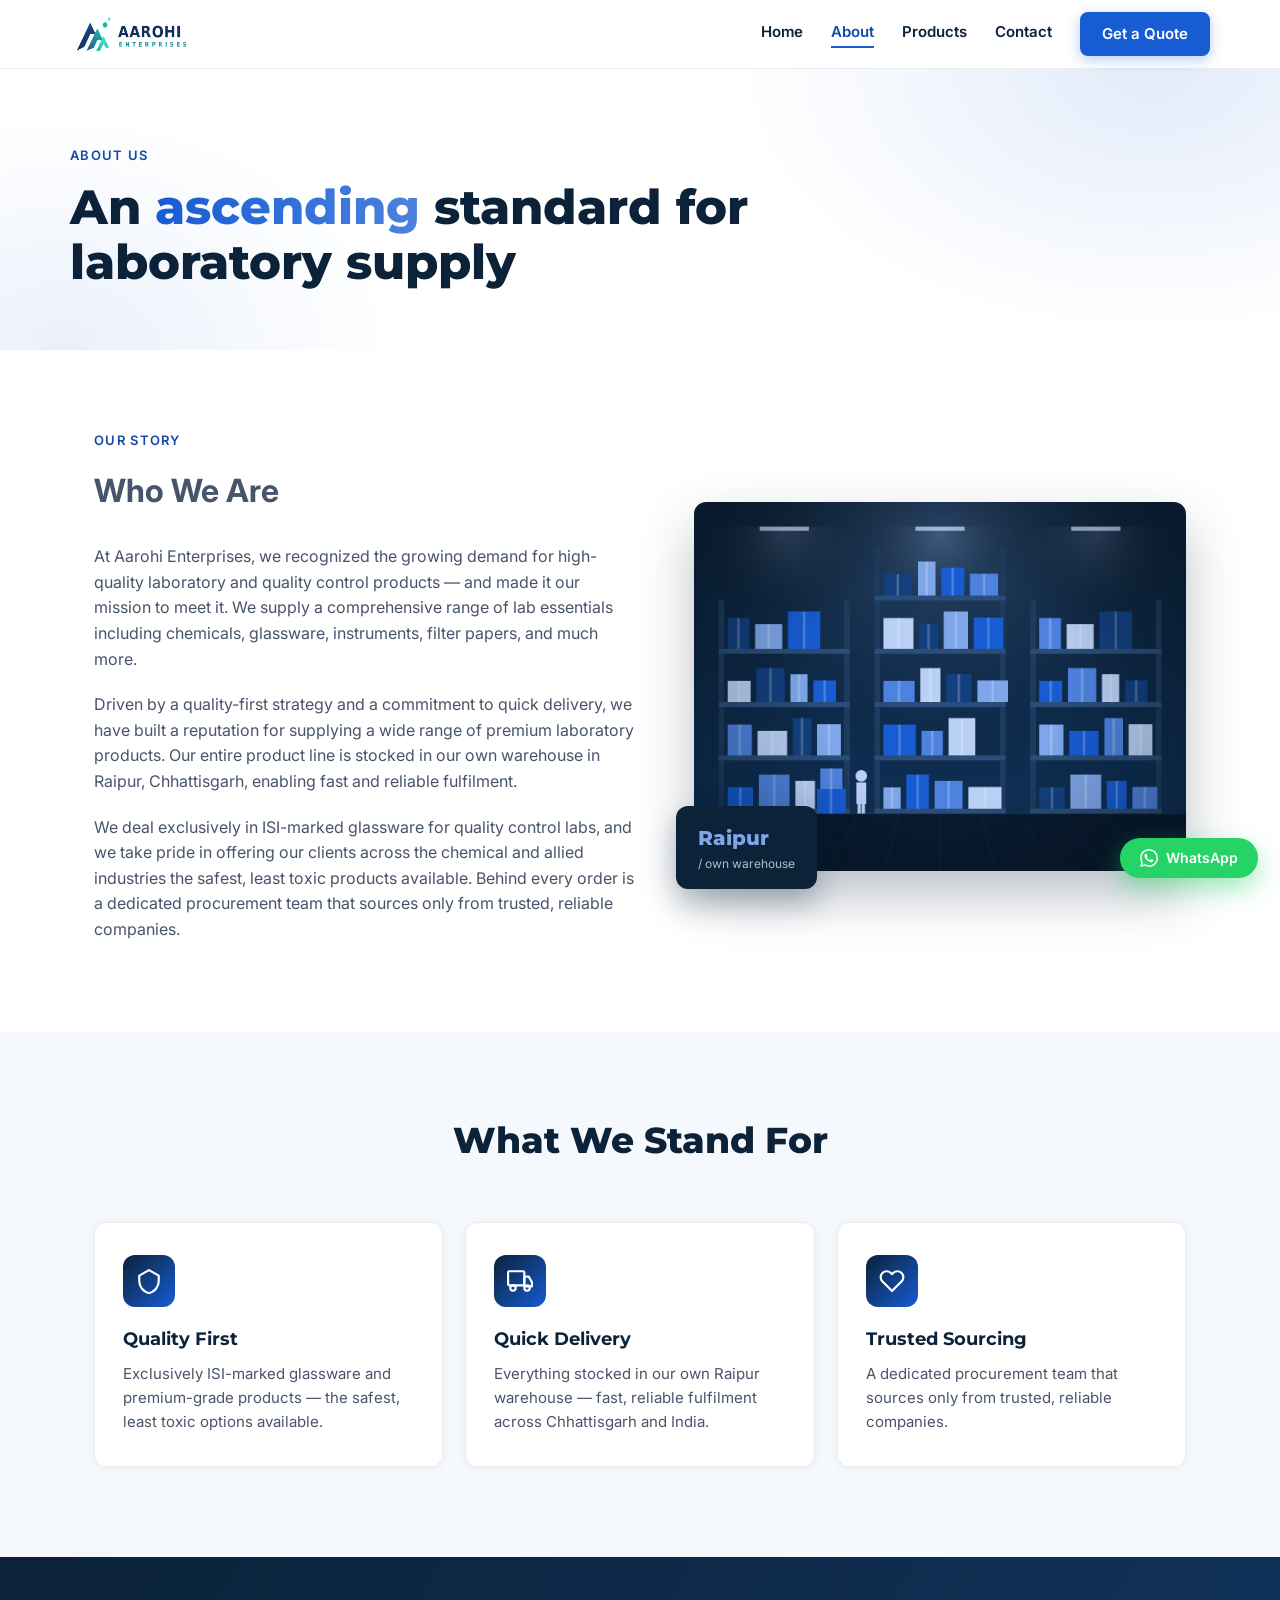
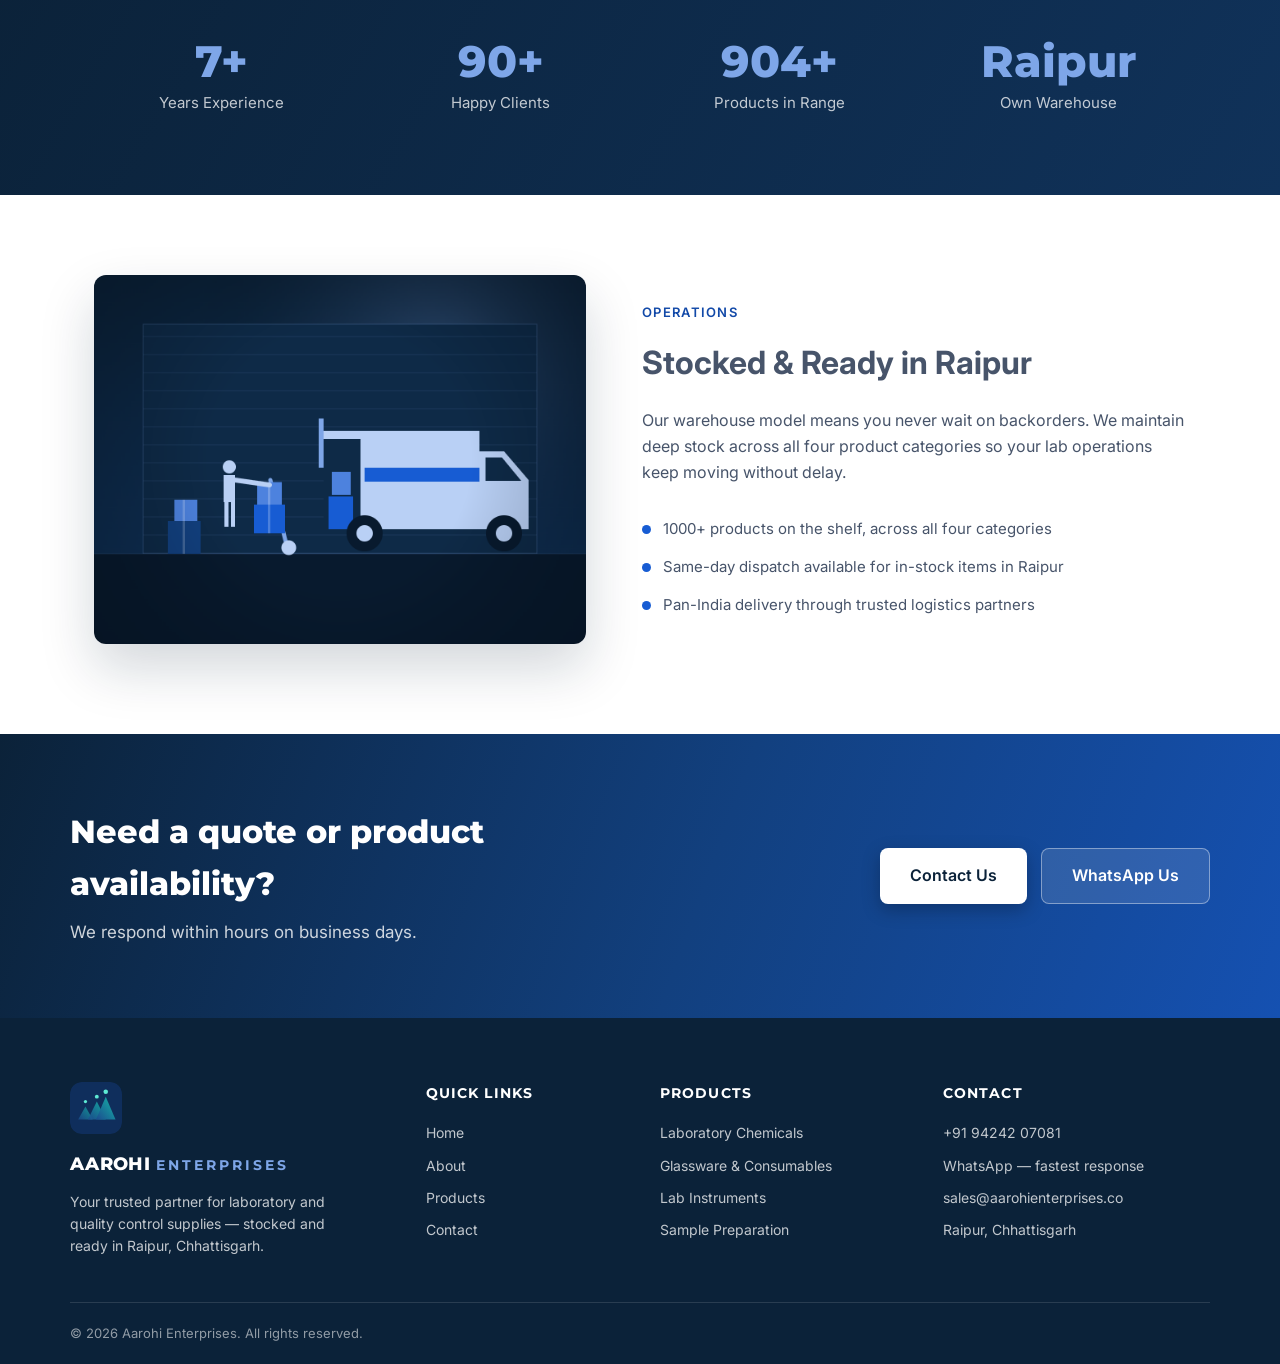
==== about.html @ be8e388e "Initial release: Aarohi Enterprises 4-page marketing website Static HTML/CSS/JS site for laboratory " ====
<!DOCTYPE html>
<html lang="en">
<head>
  <meta charset="utf-8">
  <meta name="viewport" content="width=device-width, initial-scale=1">
  <title>About Aarohi Enterprises — Laboratory Supplies Distributor | Raipur</title>
  <meta name="description" content="Learn about Aarohi Enterprises — your trusted laboratory and QC supplies partner in Raipur, Chhattisgarh. Quality-first products stocked in our own warehouse.">
  <meta name="keywords" content="about Aarohi Enterprises, laboratory supplies Raipur, QC products distributor Chhattisgarh, ISI glassware supplier, lab chemicals Raipur">
  <link rel="canonical" href="https://aarohienterprises.co/about.html">
  <!-- Open Graph -->
  <meta property="og:title" content="About Aarohi Enterprises — Laboratory Supplies Distributor">
  <meta property="og:description" content="Learn about Aarohi Enterprises — your trusted laboratory and QC supplies partner in Raipur, Chhattisgarh. Quality-first products stocked in our own warehouse.">
  <meta property="og:type" content="website">
  <meta property="og:url" content="https://aarohienterprises.co/about.html">
  <meta property="og:image" content="https://aarohienterprises.co/assets/aarohi-logo.png">
  <!-- Favicon -->
  <link rel="icon" href="assets/aarohi-logo-icon.svg" type="image/svg+xml">
  <!-- Fonts -->
  <link rel="preconnect" href="https://fonts.googleapis.com">
  <link rel="preconnect" href="https://fonts.gstatic.com" crossorigin>
  <link href="https://fonts.googleapis.com/css2?family=Montserrat:wght@700;800&family=Inter:wght@400;600&display=swap" rel="stylesheet">
  <!-- CSS -->
  <link rel="stylesheet" href="css/style.css">
  <!-- JSON-LD -->
  <script type="application/ld+json">
  {
    "@context": "https://schema.org",
    "@type": "LocalBusiness",
    "name": "Aarohi Enterprises",
    "description": "Trusted laboratory chemicals, ISI-marked glassware, instruments and QC supplies distributor in Raipur, Chhattisgarh.",
    "url": "https://aarohienterprises.co",
    "telephone": "+91-94242-07081",
    "email": "sales@aarohienterprises.co",
    "address": {
      "@type": "PostalAddress",
      "addressLocality": "Raipur",
      "addressRegion": "Chhattisgarh",
      "addressCountry": "IN"
    },
    "areaServed": "India",
    "priceRange": "$$"
  }
  </script>
</head>
<body>
  <a href="#main" class="skip-link">Skip to main content</a>

  <!-- ============ HEADER ============ -->
  <header class="header" role="banner">
    <div class="scroll-progress" aria-hidden="true"></div>
    <div class="container header__inner">
      <a href="index.html" class="header__logo" aria-label="Aarohi Enterprises home">
        <img src="assets/aarohi-logo.png" alt="Aarohi Enterprises" width="160" height="44">
      </a>
      <nav class="header__nav" aria-label="Main navigation">
        <a href="index.html" class="nav-link">Home</a>
        <a href="about.html" class="nav-link nav-link--active">About</a>
        <a href="products.html" class="nav-link">Products</a>
        <a href="contact.html" class="nav-link">Contact</a>
        <a href="contact.html" class="btn btn--primary btn--header">Get a Quote</a>
        <div class="burger" aria-label="Menu">
          <details>
            <summary class="burger__toggle" aria-label="Open menu">
              <span class="burger__bar"></span>
              <span class="burger__bar"></span>
              <span class="burger__bar"></span>
            </summary>
            <div class="burger__dropdown">
              <a href="index.html" class="burger__link">Home</a>
              <a href="about.html" class="burger__link">About</a>
              <a href="products.html" class="burger__link">Products</a>
              <a href="contact.html" class="burger__link">Contact</a>
            </div>
          </details>
        </div>
      </nav>
    </div>
  </header>

  <main id="main">

    <!-- ============ HERO — LIGHT ============ -->
    <section class="hero-light">
      <div class="container hero-light__content">
        <div class="overline" data-reveal="0">About us</div>
        <h1 class="page-title" data-reveal="80">An <span class="gradient-text">ascending</span> standard for laboratory supply</h1>
      </div>
    </section>

    <!-- ============ OUR STORY ============ -->
    <section class="section section--white">
      <div class="container">
        <div class="grid-2col">
          <div data-reveal="0">
            <div class="overline">Our Story</div>
            <h2 class="section-title--md" style="margin-bottom:28px;">Who We Are</h2>
            <p style="margin-bottom:20px;">At Aarohi Enterprises, we recognized the growing demand for high-quality laboratory and quality control products — and made it our mission to meet it. We supply a comprehensive range of lab essentials including chemicals, glassware, instruments, filter papers, and much more.</p>
            <p style="margin-bottom:20px;">Driven by a quality-first strategy and a commitment to quick delivery, we have built a reputation for supplying a wide range of premium laboratory products. Our entire product line is stocked in our own warehouse in Raipur, Chhattisgarh, enabling fast and reliable fulfilment.</p>
            <p>We deal exclusively in ISI-marked glassware for quality control labs, and we take pride in offering our clients across the chemical and allied industries the safest, least toxic products available. Behind every order is a dedicated procurement team that sources only from trusted, reliable companies.</p>
          </div>
          <div class="img-card" data-reveal="150">
            <img src="assets/img/warehouse.png" alt="Aarohi Enterprises own warehouse stocked with laboratory products in Raipur" width="600" height="450" loading="lazy">
            <div class="img-card__badge">
              Raipur
              <small>/ own warehouse</small>
            </div>
          </div>
        </div>
      </div>
    </section>

    <!-- ============ VALUES ============ -->
    <section class="section section--grey">
      <div class="container">
        <div class="section-heading" data-reveal="0">
          <h2>What We Stand For</h2>
        </div>
        <div class="card-grid card-grid--3">

          <!-- Quality First -->
          <div class="value-card" data-reveal="0">
            <div class="value-card__icon" aria-hidden="true">
              <svg width="26" height="26" viewBox="0 0 24 24" fill="none" stroke="currentColor" stroke-width="2" stroke-linecap="round" stroke-linejoin="round" aria-hidden="true">
                <path d="M12 2L3 7v5c0 5.25 3.75 10.15 9 11.25C17.25 22.15 21 17.25 21 12V7L12 2z"/>
              </svg>
            </div>
            <div class="value-card__title">Quality First</div>
            <p class="value-card__desc">Exclusively ISI-marked glassware and premium-grade products — the safest, least toxic options available.</p>
          </div>

          <!-- Quick Delivery -->
          <div class="value-card" data-reveal="100">
            <div class="value-card__icon" aria-hidden="true">
              <svg width="26" height="26" viewBox="0 0 24 24" fill="none" stroke="currentColor" stroke-width="2" stroke-linecap="round" stroke-linejoin="round" aria-hidden="true">
                <rect x="1" y="3" width="15" height="13" rx="1"/>
                <path d="M16 8h4l3 5v4h-7V8z"/>
                <circle cx="5.5" cy="18.5" r="2.5"/>
                <circle cx="18.5" cy="18.5" r="2.5"/>
              </svg>
            </div>
            <div class="value-card__title">Quick Delivery</div>
            <p class="value-card__desc">Everything stocked in our own Raipur warehouse — fast, reliable fulfilment across Chhattisgarh and India.</p>
          </div>

          <!-- Trusted Sourcing -->
          <div class="value-card" data-reveal="200">
            <div class="value-card__icon" aria-hidden="true">
              <svg width="26" height="26" viewBox="0 0 24 24" fill="none" stroke="currentColor" stroke-width="2" stroke-linecap="round" stroke-linejoin="round" aria-hidden="true">
                <path d="M20.84 4.61a5.5 5.5 0 0 0-7.78 0L12 5.67l-1.06-1.06a5.5 5.5 0 0 0-7.78 7.78l1.06 1.06L12 21.23l7.78-7.78 1.06-1.06a5.5 5.5 0 0 0 0-7.78z"/>
              </svg>
            </div>
            <div class="value-card__title">Trusted Sourcing</div>
            <p class="value-card__desc">A dedicated procurement team that sources only from trusted, reliable companies.</p>
          </div>

        </div>
      </div>
    </section>

    <!-- ============ STATS — NAVY ============ -->
    <section class="stats-navy" aria-label="Key statistics">
      <div class="container">
        <div class="stats-grid-simple" data-reveal="0">
          <div class="stat-card" style="background:transparent;text-align:center;">
            <div class="stat-number" data-count="8" data-suffix="+">0</div>
            <div class="stat-label">Years Experience</div>
          </div>
          <div class="stat-card" style="background:transparent;text-align:center;">
            <div class="stat-number" data-count="100" data-suffix="+">0</div>
            <div class="stat-label">Happy Clients</div>
          </div>
          <div class="stat-card" style="background:transparent;text-align:center;">
            <div class="stat-number" data-count="1000" data-suffix="+">0</div>
            <div class="stat-label">Products in Range</div>
          </div>
          <div class="stat-card" style="background:transparent;text-align:center;">
            <div class="stat-number">Raipur</div>
            <div class="stat-label">Own Warehouse</div>
          </div>
        </div>
      </div>
    </section>

    <!-- ============ OPERATIONS ============ -->
    <section class="section section--white">
      <div class="container">
        <div class="grid-2col grid-2col--ops">
          <div data-reveal="0">
            <img src="assets/img/dispatch.png" alt="Packed and labelled laboratory orders ready for same-day dispatch from Aarohi Enterprises Raipur warehouse" width="600" height="450" loading="lazy" style="border-radius:12px;box-shadow:0 24px 54px rgba(11,34,57,0.18);">
          </div>
          <div data-reveal="150">
            <div class="overline">Operations</div>
            <h2 class="section-title--md" style="margin-bottom:20px;">Stocked &amp; Ready in Raipur</h2>
            <p style="margin-bottom:32px;">Our warehouse model means you never wait on backorders. We maintain deep stock across all four product categories so your lab operations keep moving without delay.</p>
            <ul class="ops-list" role="list">
              <li class="ops-list__item">
                <span class="ops-list__dot" aria-hidden="true"></span>
                1000+ products on the shelf, across all four categories
              </li>
              <li class="ops-list__item">
                <span class="ops-list__dot" aria-hidden="true"></span>
                Same-day dispatch available for in-stock items in Raipur
              </li>
              <li class="ops-list__item">
                <span class="ops-list__dot" aria-hidden="true"></span>
                Pan-India delivery through trusted logistics partners
              </li>
            </ul>
          </div>
        </div>
      </div>
    </section>

    <!-- ============ CTA BAND ============ -->
    <section class="cta-band">
      <div class="container cta-band__inner">
        <div data-reveal="0" style="max-width:620px;">
          <h2>Need a quote or product availability?</h2>
          <p>We respond within hours on business days.</p>
        </div>
        <div class="cta-band__buttons" data-reveal="120">
          <a href="contact.html" class="btn btn--white btn--band">Contact Us</a>
          <a href="https://wa.me/919424207081" target="_blank" rel="noopener" class="btn btn--sub btn--band">WhatsApp Us</a>
        </div>
      </div>
    </section>

  </main>

  <!-- ============ FOOTER ============ -->
  <footer class="footer" role="contentinfo">
    <div class="container footer-grid">
      <div>
        <img src="assets/aarohi-logo-icon.svg" alt="" class="footer__brand-icon" width="52" height="52">
        <div class="footer__brand-name">AAROHI <span>ENTERPRISES</span></div>
        <p class="footer__brand-desc">Your trusted partner for laboratory and quality control supplies — stocked and ready in Raipur, Chhattisgarh.</p>
      </div>
      <div>
        <div class="footer__heading">Quick Links</div>
        <div class="footer__links">
          <a href="index.html">Home</a>
          <a href="about.html">About</a>
          <a href="products.html">Products</a>
          <a href="contact.html">Contact</a>
        </div>
      </div>
      <div>
        <div class="footer__heading">Products</div>
        <div class="footer__links">
          <a href="products.html?cat=Chemicals">Laboratory Chemicals</a>
          <a href="products.html?cat=Glassware">Glassware &amp; Consumables</a>
          <a href="products.html?cat=Instruments">Lab Instruments</a>
          <a href="products.html?cat=Sample+Prep">Sample Preparation</a>
        </div>
      </div>
      <div>
        <div class="footer__heading">Contact</div>
        <div class="footer__links">
          <a href="tel:+919424207081">+91 94242 07081</a>
          <a href="https://wa.me/919424207081" target="_blank" rel="noopener">WhatsApp — fastest response</a>
          <a href="mailto:sales@aarohienterprises.co">sales@aarohienterprises.co</a>
          <span>Raipur, Chhattisgarh</span>
        </div>
      </div>
    </div>
    <div class="container footer__bottom">
      <span>&copy; 2026 Aarohi Enterprises. All rights reserved.</span>
    </div>
  </footer>

  <!-- WhatsApp FAB -->
  <div class="wa-fab">
    <a href="https://wa.me/919424207081" target="_blank" rel="noopener" class="btn btn--wa btn--sm" aria-label="Chat on WhatsApp">
      <svg width="18" height="18" viewBox="0 0 24 24" fill="currentColor" aria-hidden="true"><path d="M17.472 14.382c-.297-.149-1.758-.867-2.03-.967-.273-.099-.471-.148-.67.15-.197.297-.767.966-.94 1.164-.173.199-.347.223-.644.075-.297-.15-1.255-.463-2.39-1.475-.883-.788-1.48-1.761-1.653-2.059-.173-.297-.018-.458.13-.606.134-.133.298-.347.446-.52.149-.174.198-.298.298-.497.099-.198.05-.371-.025-.52-.075-.149-.669-1.612-.916-2.207-.242-.579-.487-.5-.669-.51-.173-.008-.371-.01-.57-.01-.198 0-.52.074-.792.372-.272.297-1.04 1.016-1.04 2.479 0 1.462 1.065 2.875 1.213 3.074.149.198 2.096 3.2 5.077 4.487.709.306 1.262.489 1.694.625.712.227 1.36.195 1.871.118.571-.085 1.758-.719 2.006-1.413.248-.694.248-1.289.173-1.413-.074-.124-.272-.198-.57-.347m-5.421 7.403h-.004a9.87 9.87 0 01-5.031-1.378l-.361-.214-3.741.982.998-3.648-.235-.374a9.86 9.86 0 01-1.51-5.26c.001-5.45 4.436-9.884 9.888-9.884 2.64 0 5.122 1.03 6.988 2.898a9.825 9.825 0 012.893 6.994c-.003 5.45-4.437 9.884-9.885 9.884m8.413-18.297A11.815 11.815 0 0012.05 0C5.495 0 .16 5.335.157 11.892c0 2.096.547 4.142 1.588 5.945L.057 24l6.305-1.654a11.882 11.882 0 005.683 1.448h.005c6.554 0 11.89-5.335 11.893-11.893a11.821 11.821 0 00-3.48-8.413z"/></svg>
      WhatsApp
    </a>
  </div>

  <script src="js/main.js"></script>
</body>
</html>
---- css/style.css ----
/* ============================================================
   AAROHI ENTERPRISES — Design System
   Enterprise B2B lab-supply site. Navy + cobalt blue palette.
   ============================================================ */

/* — Custom Properties — */
:root {
  --navy:       #0B2239;
  --navy-deep:  #081A2E;
  --navy-mid:   #10325A;
  --blue:       #175CD3;
  --blue-hover: #1249A8;
  --blue-light: #7EA6E8;
  --blue-pale:  #B9D0F5;
  --grey-bg:    #F5F8FC;
  --grey-input: #F9FBFC;
  --text:       #47546A;
  --text-light: #7b8898;
  --border:     rgba(11,34,57,0.10);
  --border-md:  rgba(11,34,57,0.15);
  --white:      #ffffff;
  --green-wa:   #25D366;
  --radius-sm:  8px;
  --radius-md:  12px;
  --radius-pill: 999px;
  --shadow-sm:  0 2px 10px rgba(11,34,57,0.05);
  --shadow-md:  0 14px 30px rgba(11,34,57,0.12);
  --shadow-lg:  0 24px 60px rgba(8,26,46,0.25);
  --shadow-btn: 0 4px 14px rgba(23,92,211,0.30);
  --shadow-btn-hover: 0 8px 20px rgba(23,92,211,0.40);
  --max-w:      1140px;
  --font-head:  'Montserrat', sans-serif;
  --font-body:  'Inter', system-ui, sans-serif;
}

/* — Reset & Base — */
*, *::before, *::after { box-sizing: border-box; margin: 0; padding: 0; }
html { scroll-behavior: smooth; }
html, body { background: var(--white); }
body {
  font-family: var(--font-body);
  color: var(--text);
  font-size: 16px;
  line-height: 1.6;
  -webkit-font-smoothing: antialiased;
  -moz-osx-font-smoothing: grayscale;
  min-width: 320px;
}
img { display: block; max-width: 100%; height: auto; }
a { color: var(--blue); text-decoration: none; transition: color .2s; }
a:hover { color: var(--blue-hover); }
input, textarea, button { font-family: inherit; }
input::placeholder, textarea::placeholder { color: #9aa7b5; }

/* — Focus — */
:focus-visible {
  outline: 2px solid var(--blue);
  outline-offset: 3px;
  border-radius: 4px;
}
input:focus-visible, textarea:focus-visible {
  outline: none;
  border-color: var(--blue) !important;
  background: var(--white) !important;
  box-shadow: 0 0 0 3px rgba(23,92,211,0.10);
}

/* — Skip Nav — */
.skip-link {
  position: absolute;
  left: -9999px;
  top: 0;
  background: var(--blue);
  color: var(--white);
  padding: 8px 16px;
  font-weight: 600;
  font-size: 14px;
  z-index: 9999;
  border-radius: 0 0 var(--radius-sm) var(--radius-sm);
}
.skip-link:focus {
  left: 50%;
  transform: translateX(-50%);
}

/* — Layout — */
.container {
  max-width: var(--max-w);
  margin: 0 auto;
  padding-left: 24px;
  padding-right: 24px;
}

/* — Scroll Progress — */
.scroll-progress {
  position: absolute;
  left: 0; top: 0;
  height: 3px; width: 0%;
  background: linear-gradient(90deg, var(--navy), var(--blue), var(--blue-light));
  transition: width .1s linear;
  z-index: 1;
}

/* ============ HEADER ============ */
.header {
  position: sticky;
  top: 0;
  z-index: 100;
  background: rgba(255,255,255,0.85);
  backdrop-filter: blur(14px);
  -webkit-backdrop-filter: blur(14px);
  border-bottom: 1px solid rgba(11,34,57,0.08);
}
.header__inner {
  display: flex;
  align-items: center;
  justify-content: space-between;
  gap: 24px;
  padding: 12px 0;
}
.header__logo {
  display: flex;
  align-items: center;
  animation: logoIn .8s cubic-bezier(.22,1,.36,1) both;
}
.header__logo img {
  height: 44px;
  transition: transform .3s ease;
}
.header__logo:hover img { transform: scale(1.04); }

.header__nav {
  display: flex;
  align-items: center;
  gap: 28px;
}
.nav-link {
  font-weight: 600;
  font-size: 15px;
  color: var(--navy);
  transition: color .2s;
  padding-bottom: 2px;
  border-bottom: 2px solid transparent;
}
.nav-link:hover { color: var(--blue-hover); }
.nav-link--active {
  color: var(--blue-hover);
  border-bottom-color: var(--blue);
}

/* — Buttons — */
.btn {
  display: inline-flex;
  align-items: center;
  justify-content: center;
  gap: 8px;
  font-weight: 600;
  border-radius: var(--radius-sm);
  cursor: pointer;
  transition: transform .2s ease, box-shadow .2s ease, background .2s, border-color .2s;
  text-align: center;
  border: none;
}
.btn:hover { transform: translateY(-2px); }
.btn--primary {
  background: var(--blue);
  color: var(--white);
  box-shadow: var(--shadow-btn);
}
.btn--primary:hover {
  background: var(--blue-hover);
  color: var(--white);
  box-shadow: var(--shadow-btn-hover);
}
.btn--ghost {
  background: transparent;
  border: 1px solid rgba(255,255,255,0.35);
  color: var(--white);
}
.btn--ghost:hover {
  background: rgba(255,255,255,0.10);
  color: var(--white);
}
.btn--ghost-dark {
  background: transparent;
  border: 1px solid var(--border-md);
  color: var(--navy);
}
.btn--ghost-dark:hover {
  background: var(--grey-bg);
  color: var(--navy);
}
.btn--white {
  background: var(--white);
  color: var(--navy);
  box-shadow: 0 6px 18px rgba(0,0,0,0.25);
}
.btn--white:hover {
  background: #EDF2F9;
  color: var(--navy);
}
.btn--wa {
  background: var(--green-wa);
  color: var(--white);
  box-shadow: 0 10px 26px rgba(37,211,102,0.45);
  border-radius: var(--radius-pill);
}
.btn--wa:hover {
  color: var(--white);
  transform: translateY(-3px) scale(1.03);
  box-shadow: 0 14px 32px rgba(37,211,102,0.55);
}
.btn--sm  { font-size: 14px; padding: 9px 20px; }
.btn--md  { font-size: 15px; padding: 10px 22px; }
.btn--lg  { font-size: 16px; padding: 15px 34px; }
.btn--header { font-size: 15px; padding: 10px 22px; }
.btn--band { font-size: 16px; padding: 14px 30px; }
.btn--sub {
  background: rgba(255,255,255,0.12);
  border: 1px solid rgba(255,255,255,0.4);
  color: var(--white);
  border-radius: var(--radius-sm);
}
.btn--sub:hover {
  background: rgba(255,255,255,0.22);
  color: var(--white);
}

/* — Mobile Burger — */
.burger { display: none; position: relative; }
.burger__toggle {
  cursor: pointer;
  width: 42px; height: 42px;
  border: 1px solid var(--border-md);
  border-radius: var(--radius-sm);
  display: flex;
  flex-direction: column;
  justify-content: center;
  align-items: center;
  gap: 5px;
  background: var(--white);
  list-style: none;
}
.burger__toggle::-webkit-details-marker { display: none; }
.burger__bar {
  width: 18px; height: 2px;
  background: var(--navy);
  display: block;
}
.burger__dropdown {
  position: absolute;
  right: 0; top: 52px;
  background: var(--white);
  border: 1px solid var(--border);
  border-radius: var(--radius-md);
  box-shadow: 0 18px 40px rgba(11,34,57,0.18);
  padding: 10px;
  display: flex;
  flex-direction: column;
  min-width: 190px;
  z-index: 300;
}
.burger__link {
  color: var(--navy);
  font-weight: 600;
  font-size: 15px;
  padding: 12px 16px;
  border-radius: var(--radius-sm);
  transition: background .15s, color .15s;
}
.burger__link:hover {
  background: var(--grey-bg);
  color: var(--blue-hover);
}

/* ============ HERO — DARK (Home) ============ */
.hero-dark {
  position: relative;
  overflow: hidden;
  background: linear-gradient(160deg, var(--navy-deep) 0%, var(--navy) 45%, var(--navy-mid) 100%);
}
.hero-dark__blob1 {
  position: absolute;
  right: -160px; top: -180px;
  width: 720px; height: 640px;
  border-radius: 50%;
  background: radial-gradient(circle, rgba(23,92,211,0.35), transparent 65%);
  animation: blobDrift1 16s ease-in-out infinite;
  pointer-events: none;
}
.hero-dark__blob2 {
  position: absolute;
  left: -200px; bottom: -220px;
  width: 640px; height: 580px;
  border-radius: 50%;
  background: radial-gradient(circle, rgba(126,166,232,0.14), transparent 65%);
  animation: blobDrift2 19s ease-in-out infinite;
  pointer-events: none;
}
.hero-dark__beam {
  position: absolute;
  left: 20%; top: -40%;
  width: 2px; height: 180%;
  background: linear-gradient(180deg, transparent, rgba(126,166,232,0.35), transparent);
  animation: beamSweep 18s ease-in-out infinite;
  pointer-events: none;
}
.hero-dark__content {
  position: relative;
  padding: 104px 0 150px;
  text-align: center;
}
.hero-chip {
  display: inline-flex;
  align-items: center;
  gap: 8px;
  background: rgba(126,166,232,0.10);
  border: 1px solid rgba(126,166,232,0.30);
  color: var(--blue-pale);
  font-weight: 600;
  font-size: 13px;
  letter-spacing: 0.06em;
  text-transform: uppercase;
  padding: 7px 16px;
  border-radius: var(--radius-pill);
  margin-bottom: 26px;
}
.hero-chip__dot {
  width: 7px; height: 7px;
  border-radius: 50%;
  background: var(--blue-light);
  display: inline-block;
}
.hero-dark h1 {
  font-family: var(--font-head);
  font-weight: 800;
  font-size: clamp(36px, 5vw, 58px);
  line-height: 1.1;
  color: var(--white);
  margin: 0 auto 22px;
  max-width: 900px;
  text-wrap: pretty;
}
.hero-dark h1 .accent { color: var(--blue-light); }
.hero-dark__sub {
  font-size: 18px;
  color: rgba(255,255,255,0.78);
  max-width: 620px;
  margin: 0 auto 36px;
}
.hero-dark__ctas {
  display: flex;
  gap: 14px;
  flex-wrap: wrap;
  justify-content: center;
  margin-bottom: 38px;
}
.hero-dark__badges {
  display: flex;
  gap: 26px;
  flex-wrap: wrap;
  justify-content: center;
}
.hero-badge {
  display: flex;
  align-items: center;
  gap: 8px;
  font-size: 14px;
  font-weight: 600;
  color: rgba(255,255,255,0.78);
}
.hero-badge__dot {
  width: 8px; height: 8px;
  border-radius: 50%;
  background: var(--blue-light);
  display: inline-block;
}

/* ============ HERO — LIGHT (subpages) ============ */
.hero-light {
  background:
    radial-gradient(600px 380px at 90% 0%, rgba(23,92,211,0.12), transparent 70%),
    radial-gradient(480px 340px at 5% 100%, rgba(23,92,211,0.09), transparent 70%),
    var(--white);
}
.hero-light__content {
  padding: 76px 0 60px;
}
.hero-light__content--compact { padding-bottom: 44px; }

/* — Shared hero elements — */
.overline {
  color: var(--blue-hover);
  font-weight: 600;
  font-size: 13px;
  letter-spacing: 0.1em;
  text-transform: uppercase;
  margin-bottom: 14px;
}
.page-title {
  font-family: var(--font-head);
  font-weight: 800;
  font-size: clamp(32px, 4.2vw, 48px);
  line-height: 1.15;
  color: var(--navy);
  margin: 0;
  max-width: 760px;
  text-wrap: pretty;
}
.page-title .gradient-text {
  background: linear-gradient(90deg, var(--blue), #4D82DE);
  -webkit-background-clip: text;
  background-clip: text;
  color: transparent;
}
.page-subtitle {
  font-size: 17px;
  max-width: 600px;
  margin: 14px 0 0;
}

/* ============ SECTION HEADINGS ============ */
.section-heading {
  text-align: center;
  max-width: 640px;
  margin: 0 auto 52px;
}
.section-heading h2,
.section-title {
  font-family: var(--font-head);
  font-weight: 800;
  font-size: 36px;
  color: var(--navy);
  margin: 0;
  text-wrap: pretty;
}
.section-title--md { font-size: 32px; }

/* ============ STATS STRIP ============ */
/* Overlapping variant (Home) */
.stats-overlap {
  margin-top: -64px;
  position: relative;
  z-index: 5;
}
.stats-grid {
  display: grid;
  grid-template-columns: repeat(4, 1fr);
  gap: 1px;
  background: rgba(11,34,57,0.08);
  border: 1px solid rgba(11,34,57,0.08);
  border-radius: 14px;
  overflow: hidden;
  box-shadow: var(--shadow-lg);
}
.stat-card {
  background: var(--white);
  text-align: center;
  padding: 28px 16px;
}
.stat-number {
  font-family: var(--font-head);
  font-weight: 800;
  font-size: 38px;
  color: var(--blue);
  line-height: 1.1;
}
.stat-label {
  color: var(--text);
  font-size: 14px;
  margin-top: 4px;
}

/* Navy stats (About page) */
.stats-navy {
  background: linear-gradient(120deg, var(--navy), var(--navy-mid));
}
.stats-navy .stats-grid-simple {
  display: grid;
  grid-template-columns: repeat(4, 1fr);
  gap: 24px;
  padding: 52px 0;
}
.stats-navy .stat-number {
  font-size: 44px;
  color: var(--blue-light);
}
.stats-navy .stat-label {
  color: rgba(255,255,255,0.75);
  font-size: 15px;
  margin-top: 6px;
}

/* ============ CATEGORY CARDS ============ */
.card-grid { display: grid; gap: 22px; }
.card-grid--4 { grid-template-columns: repeat(4, 1fr); }
.card-grid--3 { grid-template-columns: repeat(3, 1fr); }

.category-card {
  display: block;
  background: var(--white);
  border: 1px solid var(--border);
  border-radius: var(--radius-md);
  overflow: hidden;
  color: var(--text);
  box-shadow: var(--shadow-sm);
  transition: transform .25s ease, box-shadow .25s ease, border-color .25s;
}
.category-card:hover {
  color: var(--text);
  transform: translateY(-6px);
  box-shadow: var(--shadow-md);
  border-color: rgba(23,92,211,0.45);
}
.category-card img {
  width: 100%;
  aspect-ratio: 8/5;
  object-fit: cover;
}
.category-card__body { padding: 22px 22px 24px; }
.category-card__title {
  font-family: var(--font-head);
  font-weight: 700;
  font-size: 17px;
  color: var(--navy);
  margin-bottom: 8px;
}
.category-card__desc {
  font-size: 14px;
  line-height: 1.6;
}
.category-card__link {
  color: var(--blue);
  font-weight: 600;
  font-size: 14px;
  margin-top: 14px;
  display: block;
}

/* ============ WHY CHOOSE US ============ */
.why-grid {
  display: grid;
  grid-template-columns: 1.2fr 0.8fr;
  gap: 56px;
  align-items: start;
}
.why-item {
  position: relative;
  padding-left: 96px;
  min-height: 64px;
}
.why-item__ghost {
  position: absolute;
  left: 0; top: -22px;
  font-family: var(--font-head);
  font-weight: 800;
  font-size: 96px;
  color: rgba(23,92,211,0.08);
  line-height: 1;
  user-select: none;
}
.why-item__title {
  font-family: var(--font-head);
  font-weight: 700;
  font-size: 18px;
  color: var(--navy);
  margin-bottom: 4px;
}
.why-item__desc { font-size: 15px; }

/* About teaser card */
.about-teaser {
  background: var(--navy);
  border-radius: var(--radius-md);
  color: rgba(255,255,255,0.85);
  box-shadow: 0 18px 40px rgba(11,34,57,0.25);
  overflow: hidden;
}
.about-teaser img {
  width: 100%;
  aspect-ratio: 16/9;
  object-fit: cover;
}
.about-teaser__body { padding: 30px 30px 34px; }
.about-teaser__title {
  font-family: var(--font-head);
  font-weight: 700;
  font-size: 22px;
  color: var(--white);
  margin-bottom: 12px;
  text-wrap: pretty;
}
.about-teaser__desc {
  font-size: 15px;
  margin-bottom: 24px;
}
.about-teaser__link {
  display: inline-block;
  background: rgba(126,166,232,0.15);
  border: 1px solid rgba(126,166,232,0.5);
  color: var(--blue-pale);
  font-weight: 600;
  font-size: 14px;
  padding: 10px 20px;
  border-radius: var(--radius-sm);
  transition: all .2s;
}
.about-teaser__link:hover {
  background: rgba(126,166,232,0.3);
  color: var(--white);
}

/* ============ INDUSTRIES MARQUEE ============ */
.marquee-section {
  border-top: 1px solid rgba(11,34,57,0.06);
  border-bottom: 1px solid rgba(11,34,57,0.06);
  overflow: hidden;
}
.marquee-track {
  display: flex;
  gap: 16px;
  width: max-content;
  animation: marquee 30s linear infinite;
}
.marquee-chip {
  white-space: nowrap;
  background: var(--grey-bg);
  border: 1px solid var(--border);
  color: var(--navy);
  font-weight: 600;
  font-size: 15px;
  padding: 12px 26px;
  border-radius: var(--radius-pill);
}

/* ============ CREDENTIALS ============ */
.cred-strip {
  display: flex;
  flex-wrap: wrap;
  gap: 14px;
  justify-content: center;
  align-items: center;
}
.cred-badge {
  display: flex;
  align-items: center;
  gap: 10px;
  background: var(--white);
  border: 1px solid var(--border);
  border-radius: var(--radius-pill);
  padding: 11px 22px;
  font-weight: 600;
  font-size: 14px;
  color: var(--navy);
}
.cred-badge__dot {
  width: 9px; height: 9px;
  border-radius: 50%;
  background: var(--blue);
  display: inline-block;
}

/* ============ CTA BAND ============ */
.cta-band {
  background: linear-gradient(110deg, var(--navy) 0%, #12407F 55%, var(--blue) 130%);
}
.cta-band__inner {
  display: flex;
  flex-wrap: wrap;
  align-items: center;
  justify-content: space-between;
  gap: 28px;
  padding: 72px 0;
}
.cta-band h2 {
  font-family: var(--font-head);
  font-weight: 800;
  font-size: 32px;
  color: var(--white);
  margin: 0 0 10px;
  text-wrap: pretty;
}
.cta-band p {
  color: rgba(255,255,255,0.8);
  font-size: 17px;
  margin: 0;
}
.cta-band__buttons {
  display: flex;
  gap: 14px;
  flex-wrap: wrap;
}

/* ============ FOOTER ============ */
.footer {
  background: var(--navy);
  color: rgba(255,255,255,0.75);
}
.footer-grid {
  display: grid;
  grid-template-columns: 1.3fr 0.8fr 1fr 1.1fr;
  gap: 40px;
  padding: 64px 0 44px;
}
.footer__brand-icon {
  width: 52px; height: 52px;
  border-radius: var(--radius-md);
  margin-bottom: 16px;
}
.footer__brand-name {
  font-family: var(--font-head);
  font-weight: 800;
  font-size: 18px;
  color: var(--white);
  letter-spacing: 0.02em;
}
.footer__brand-name span {
  color: var(--blue-light);
  font-weight: 700;
  font-size: 14px;
  letter-spacing: 0.22em;
}
.footer__brand-desc {
  font-size: 14px;
  margin: 12px 0 0;
  max-width: 280px;
}
.footer__heading {
  font-family: var(--font-head);
  font-weight: 700;
  font-size: 14px;
  color: var(--white);
  letter-spacing: 0.08em;
  text-transform: uppercase;
  margin-bottom: 18px;
}
.footer__links {
  display: flex;
  flex-direction: column;
  gap: 10px;
  font-size: 14px;
}
.footer__links a {
  color: rgba(255,255,255,0.75);
  transition: color .15s;
}
.footer__links a:hover { color: var(--blue-light); }
.footer__links span { color: rgba(255,255,255,0.75); }
.footer__bottom {
  border-top: 1px solid rgba(255,255,255,0.12);
  padding: 20px 0;
  display: flex;
  flex-wrap: wrap;
  justify-content: space-between;
  gap: 12px;
  font-size: 13px;
  color: rgba(255,255,255,0.55);
}

/* ============ WHATSAPP FAB ============ */
.wa-fab {
  position: fixed;
  right: 22px; bottom: 22px;
  z-index: 200;
}

/* ============ SECTION UTILITIES ============ */
.section       { padding: 80px 0 90px; }
.section--sm   { padding: 56px 0; }
.section--md   { padding: 44px 0; }
.section--grey { background: var(--grey-bg); }
.section--white { background: var(--white); }
.section--divider-top { border-top: 1px solid rgba(11,34,57,0.06); }

.grid-2col {
  display: grid;
  grid-template-columns: 1.05fr 0.95fr;
  gap: 56px;
  align-items: center;
}
.grid-2col--why {
  grid-template-columns: 1.2fr 0.8fr;
  align-items: start;
}
.grid-2col--ops  { grid-template-columns: 0.95fr 1.05fr; }
.grid-2col--contact {
  grid-template-columns: 0.9fr 1.1fr;
  gap: 40px;
  align-items: start;
}

/* ============ VALUE CARDS (About) ============ */
.value-card {
  background: var(--white);
  border-radius: var(--radius-md);
  padding: 32px 28px;
  border: 1px solid rgba(11,34,57,0.08);
  box-shadow: var(--shadow-sm);
  transition: transform .25s, box-shadow .25s;
}
.value-card:hover {
  transform: translateY(-6px);
  box-shadow: var(--shadow-md);
}
.value-card__icon {
  width: 52px; height: 52px;
  border-radius: var(--radius-md);
  background: linear-gradient(135deg, var(--navy), var(--blue));
  display: flex;
  align-items: center;
  justify-content: center;
  margin-bottom: 18px;
  color: var(--white);
}
.value-card__title {
  font-family: var(--font-head);
  font-weight: 700;
  font-size: 18px;
  color: var(--navy);
  margin-bottom: 8px;
}
.value-card__desc { font-size: 15px; }

/* ============ ABOUT — IMAGE CARDS ============ */
.img-card {
  position: relative;
}
.img-card img {
  width: 100%;
  aspect-ratio: 4/3;
  object-fit: cover;
  border-radius: var(--radius-md);
  box-shadow: 0 24px 54px rgba(11,34,57,0.28);
}
.img-card__badge {
  position: absolute;
  left: -18px; bottom: -18px;
  background: var(--navy);
  color: var(--blue-light);
  border-radius: var(--radius-md);
  padding: 16px 22px;
  font-family: var(--font-head);
  font-weight: 800;
  font-size: 20px;
  box-shadow: 0 14px 30px rgba(11,34,57,0.3);
}
.img-card__badge small {
  display: block;
  font-family: var(--font-body);
  font-weight: 400;
  font-size: 12px;
  color: rgba(255,255,255,0.7);
}

/* Operations checklist */
.ops-list {
  display: flex;
  flex-direction: column;
  gap: 14px;
}
.ops-list__item {
  display: flex;
  align-items: center;
  gap: 12px;
  font-size: 15px;
}
.ops-list__dot {
  width: 9px; height: 9px;
  border-radius: 50%;
  background: var(--blue);
  flex-shrink: 0;
}

/* ============ PRODUCTS — FILTER BAR ============ */
.filter-bar {
  position: sticky;
  top: 69px;
  z-index: 90;
  background: rgba(255,255,255,0.9);
  backdrop-filter: blur(14px);
  -webkit-backdrop-filter: blur(14px);
  border-bottom: 1px solid rgba(11,34,57,0.08);
}
.filter-bar__inner {
  display: flex;
  flex-wrap: wrap;
  align-items: center;
  gap: 10px;
  padding: 14px 0;
}
.filter-btn {
  border: 1px solid var(--border-md);
  background: var(--white);
  color: var(--navy);
  font-weight: 600;
  font-size: 14px;
  padding: 9px 20px;
  border-radius: var(--radius-pill);
  cursor: pointer;
  transition: all .2s;
}
.filter-btn:hover {
  border-color: var(--navy);
  background: var(--grey-bg);
}
.filter-btn--active {
  background: var(--navy);
  color: var(--blue-light);
  border-color: var(--navy);
}
.filter-search {
  margin-left: auto;
  border: 1px solid var(--border-md);
  border-radius: var(--radius-pill);
  padding: 10px 20px;
  font-size: 14px;
  color: var(--text);
  outline: none;
  min-width: 220px;
  background: var(--grey-bg);
  transition: border-color .2s, background .2s;
}
.filter-search:focus {
  border-color: var(--blue);
  background: var(--white);
}

/* ============ PRODUCT CARDS ============ */
.product-card {
  background: var(--white);
  border: 1px solid rgba(11,34,57,0.08);
  border-radius: var(--radius-md);
  padding: 26px 24px;
  display: flex;
  flex-direction: column;
  gap: 12px;
  box-shadow: var(--shadow-sm);
  transition: transform .25s, box-shadow .25s, border-color .25s;
}
.product-card:hover {
  transform: translateY(-6px);
  box-shadow: 0 14px 30px rgba(11,34,57,0.12), inset 0 3px 0 var(--blue);
  border-color: rgba(23,92,211,0.3);
}
.product-card__tag {
  display: inline-block;
  background: rgba(23,92,211,0.10);
  color: var(--blue-hover);
  font-weight: 600;
  font-size: 12px;
  letter-spacing: 0.04em;
  padding: 5px 12px;
  border-radius: var(--radius-pill);
  align-self: flex-start;
}
.product-card__name {
  font-family: var(--font-head);
  font-weight: 700;
  font-size: 17px;
  color: var(--navy);
}
.product-card__desc {
  font-size: 14px;
  line-height: 1.6;
  flex: 1;
}
.product-card__actions {
  display: flex;
  flex-wrap: wrap;
  align-items: center;
  gap: 12px;
  margin-top: 4px;
}
.product-card__wa {
  font-size: 13px;
  font-weight: 600;
  color: #128C4B;
  display: inline-flex;
  align-items: center;
  gap: 5px;
  transition: color .15s;
}
.product-card__wa:hover { color: #0e6e3a; }

/* ============ CONTACT ============ */
.contact-card {
  background: var(--white);
  border: 1px solid rgba(11,34,57,0.08);
  border-radius: var(--radius-md);
  padding: 24px 26px;
}
.contact-card__title {
  font-family: var(--font-head);
  font-weight: 700;
  font-size: 15px;
  color: var(--navy);
  margin-bottom: 6px;
}
.wa-pill {
  display: inline-flex;
  align-items: center;
  gap: 8px;
  background: rgba(37,211,102,0.12);
  color: #128C4B;
  font-weight: 600;
  font-size: 14px;
  padding: 8px 16px;
  border-radius: var(--radius-pill);
  transition: background .15s;
}
.wa-pill:hover {
  background: rgba(37,211,102,0.22);
  color: #128C4B;
}
.wa-pill__dot {
  width: 8px; height: 8px;
  border-radius: 50%;
  background: var(--green-wa);
  display: inline-block;
}
.map-frame {
  border-radius: var(--radius-md);
  overflow: hidden;
  border: 1px solid rgba(11,34,57,0.08);
  box-shadow: var(--shadow-sm);
}
.map-frame iframe {
  width: 100%; height: 240px;
  border: 0; display: block;
}

/* Form */
.form-card {
  background: var(--white);
  border: 1px solid rgba(11,34,57,0.08);
  border-radius: var(--radius-md);
  padding: 36px 34px;
  box-shadow: 0 10px 30px rgba(11,34,57,0.08);
}
.form-card h2 {
  font-family: var(--font-head);
  font-weight: 800;
  font-size: 24px;
  color: var(--navy);
  margin: 0 0 6px;
}
.form-grid {
  display: grid;
  grid-template-columns: 1fr 1fr;
  gap: 16px;
}
.form-field { display: flex; flex-direction: column; gap: 6px; }
.form-field label {
  font-weight: 600;
  font-size: 13px;
  color: var(--navy);
}
.form-field input,
.form-field textarea {
  border: 1px solid var(--border-md);
  border-radius: 10px;
  padding: 12px 16px;
  font-size: 15px;
  color: var(--text);
  outline: none;
  background: var(--grey-input);
  transition: border-color .2s, background .2s, box-shadow .2s;
}
.form-field textarea { resize: vertical; }
.form-error {
  color: #B4232A;
  font-size: 14px;
  font-weight: 600;
  margin-top: 14px;
}
.form-note {
  font-size: 13px;
  color: var(--text-light);
  margin-top: 14px;
  text-align: center;
}
.form-success {
  text-align: center;
  padding: 40px 10px;
}
.form-success__icon {
  width: 64px; height: 64px;
  border-radius: 50%;
  background: rgba(23,92,211,0.12);
  display: flex;
  align-items: center;
  justify-content: center;
  margin: 0 auto 20px;
}
.form-success__check {
  width: 22px; height: 12px;
  border-left: 4px solid var(--blue);
  border-bottom: 4px solid var(--blue);
  transform: rotate(-45deg) translate(2px, -4px);
  display: block;
}
.form-success h2 {
  font-family: var(--font-head);
  font-weight: 800;
  font-size: 24px;
  color: var(--navy);
  margin-bottom: 10px;
}
/* Honeypot */
.hp { position: absolute; left: -9999px; width: 1px; height: 1px; opacity: 0; }

/* Empty state (products) */
.empty-state {
  text-align: center;
  padding: 70px 24px;
}
.empty-state h3 {
  font-family: var(--font-head);
  font-weight: 700;
  font-size: 22px;
  color: var(--navy);
  margin-bottom: 10px;
}

/* ============ SCROLL REVEAL ============ */
[data-reveal] {
  opacity: 0;
  transform: translateY(26px);
}

/* ============ KEYFRAMES ============ */
@keyframes logoIn {
  0%   { opacity: 0; transform: translateY(-8px); }
  100% { opacity: 1; transform: translateY(0); }
}
@keyframes blobDrift1 {
  0%, 100% { transform: translate(0,0) scale(1); }
  50%      { transform: translate(-70px,50px) scale(1.15); }
}
@keyframes blobDrift2 {
  0%, 100% { transform: translate(0,0) scale(1); }
  50%      { transform: translate(60px,-40px) scale(1.1); }
}
@keyframes beamSweep {
  0%   { transform: translateX(-30%) rotate(-32deg); }
  50%  { transform: translateX(30%) rotate(-32deg); }
  100% { transform: translateX(-30%) rotate(-32deg); }
}
@keyframes marquee {
  0%   { transform: translateX(0); }
  100% { transform: translateX(-50%); }
}

/* ============ REDUCED MOTION ============ */
@media (prefers-reduced-motion: reduce) {
  *, *::before, *::after {
    animation-duration: 0.01ms !important;
    animation-iteration-count: 1 !important;
    transition-duration: 0.01ms !important;
    scroll-behavior: auto !important;
  }
  [data-reveal] {
    opacity: 1 !important;
    transform: none !important;
  }
}

/* ============ RESPONSIVE ============ */
@media (max-width: 900px) {
  .card-grid--4, .card-grid--3 { grid-template-columns: repeat(2, 1fr); }
  .grid-2col, .grid-2col--why, .grid-2col--ops, .grid-2col--contact,
  .why-grid { grid-template-columns: 1fr; }
  .footer-grid { grid-template-columns: 1fr 1fr; }
}
@media (max-width: 820px) {
  .nav-link { display: none !important; }
  .burger  { display: block !important; }
}
@media (max-width: 620px) {
  .card-grid--4, .card-grid--3 { grid-template-columns: 1fr; }
  .stats-grid { grid-template-columns: repeat(2, 1fr); }
  .stats-navy .stats-grid-simple { grid-template-columns: repeat(2, 1fr); }
  .form-grid { grid-template-columns: 1fr; }
  .footer-grid { grid-template-columns: 1fr; }
  .filter-search { min-width: 0; width: 100%; margin-left: 0; }
  .hero-dark__content { padding: 60px 0 100px; }
  .hero-dark__sub { font-size: 16px; }
  .stat-number { font-size: 32px; }
  .section-title { font-size: 28px; }
  .section-title--md { font-size: 26px; }
  .cta-band h2 { font-size: 26px; }
  .why-item { padding-left: 72px; }
  .why-item__ghost { font-size: 72px; }
  .img-card__badge { left: 12px; bottom: -12px; font-size: 17px; padding: 12px 18px; }
}
@media (max-width: 380px) {
  .hero-chip { font-size: 11px; padding: 6px 12px; }
  .hero-dark h1 { font-size: 30px; }
}
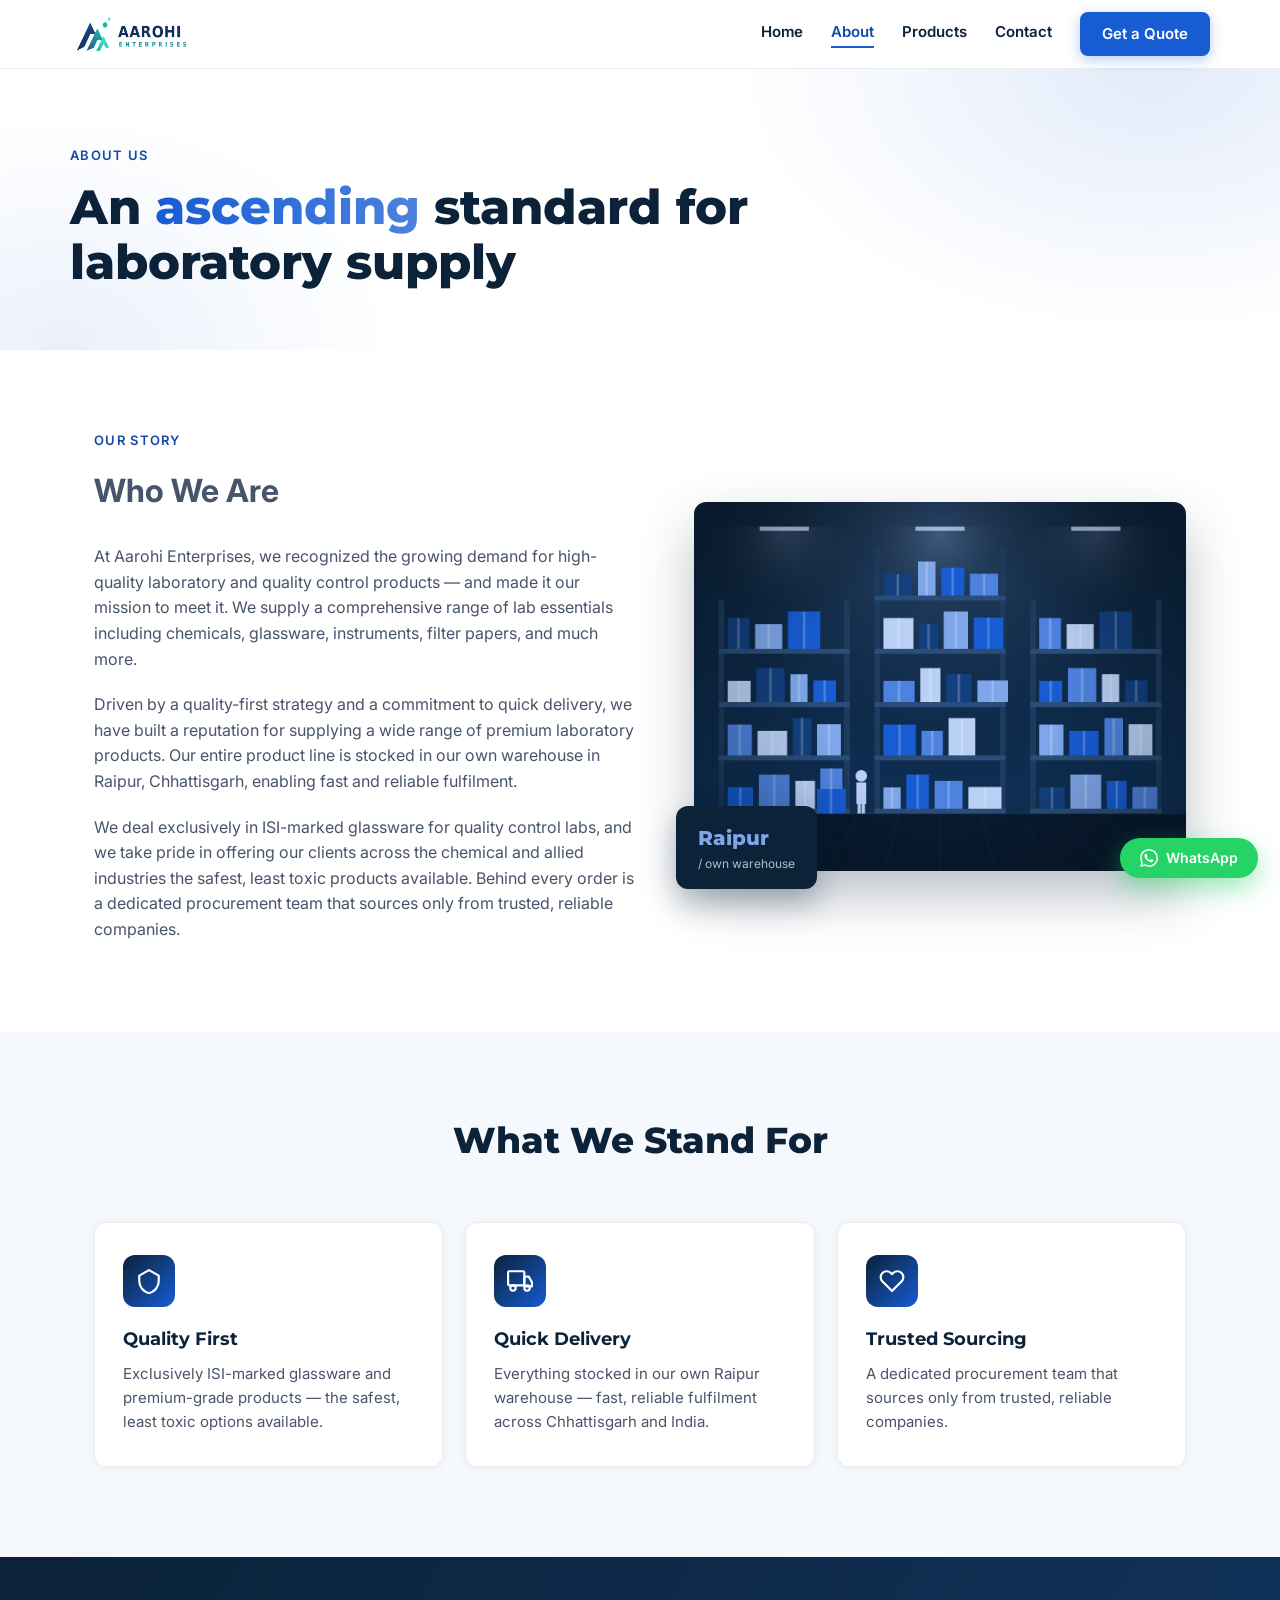
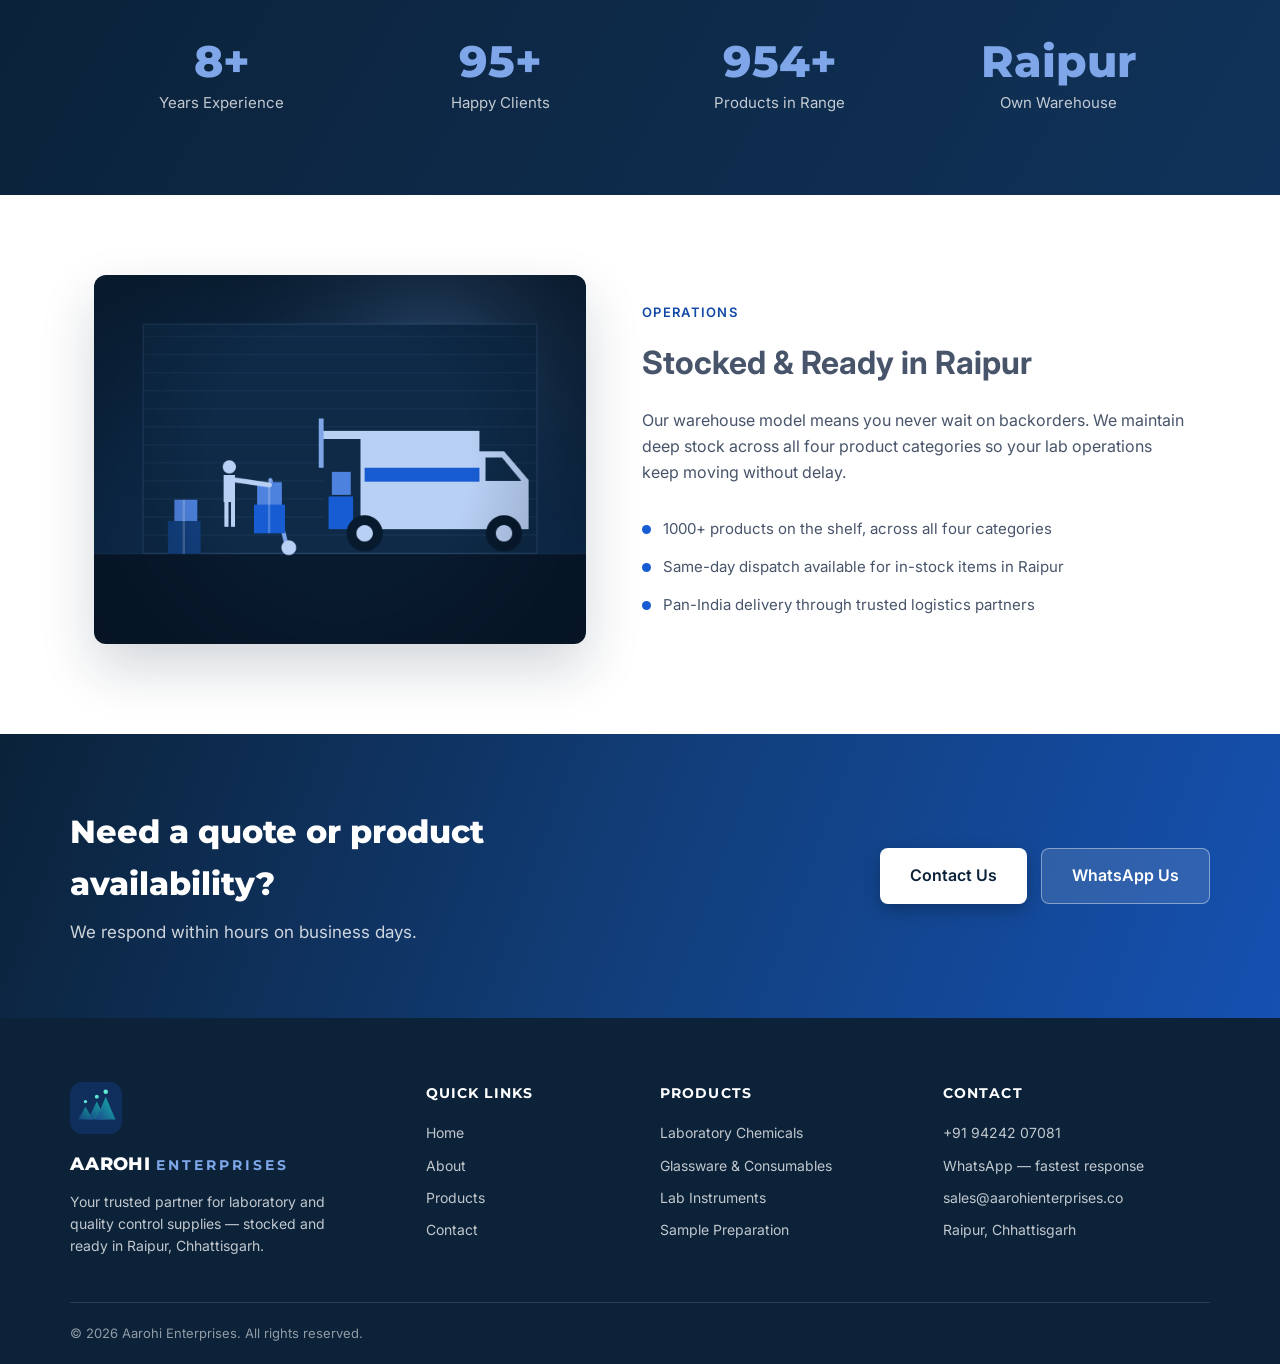
==== commit 231f165b: "Add OG image and Twitter Card meta tags for social sharing preview All four pages now use a proper 1" ====
--- a/about.html
+++ b/about.html
@@ -12,7 +12,13 @@
   <meta property="og:description" content="Learn about Aarohi Enterprises — your trusted laboratory and QC supplies partner in Raipur, Chhattisgarh. Quality-first products stocked in our own warehouse.">
   <meta property="og:type" content="website">
   <meta property="og:url" content="https://aarohienterprises.co/about.html">
-  <meta property="og:image" content="https://aarohienterprises.co/assets/aarohi-logo.png">
+  <meta property="og:image" content="https://aarohienterprises.co/assets/og-image.png">
+  <meta property="og:image:width" content="1200">
+  <meta property="og:image:height" content="630">
+  <meta name="twitter:card" content="summary_large_image">
+  <meta name="twitter:title" content="About Aarohi Enterprises — Laboratory Supplies Distributor">
+  <meta name="twitter:description" content="Learn about Aarohi Enterprises — your trusted laboratory and QC supplies partner in Raipur, Chhattisgarh.">
+  <meta name="twitter:image" content="https://aarohienterprises.co/assets/og-image.png">
   <!-- Favicon -->
   <link rel="icon" href="assets/aarohi-logo-icon.svg" type="image/svg+xml">
   <!-- Fonts -->
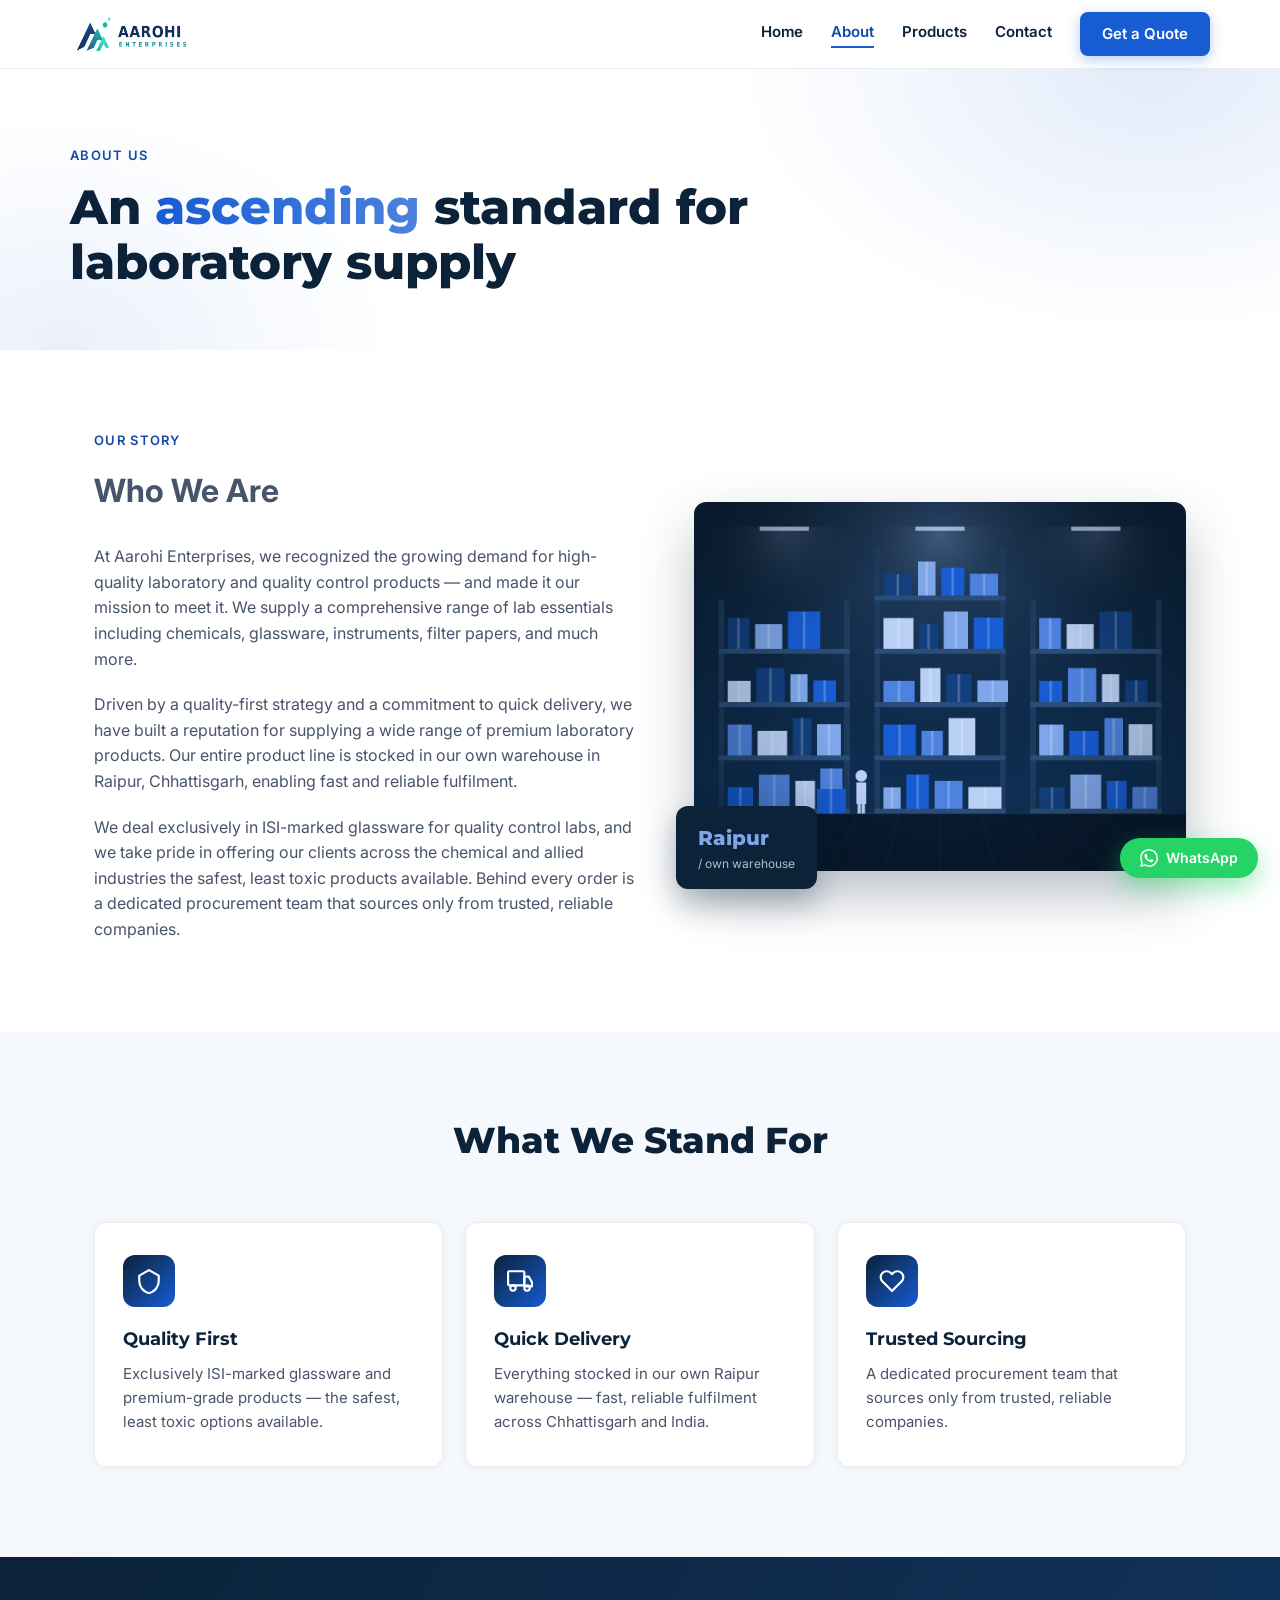
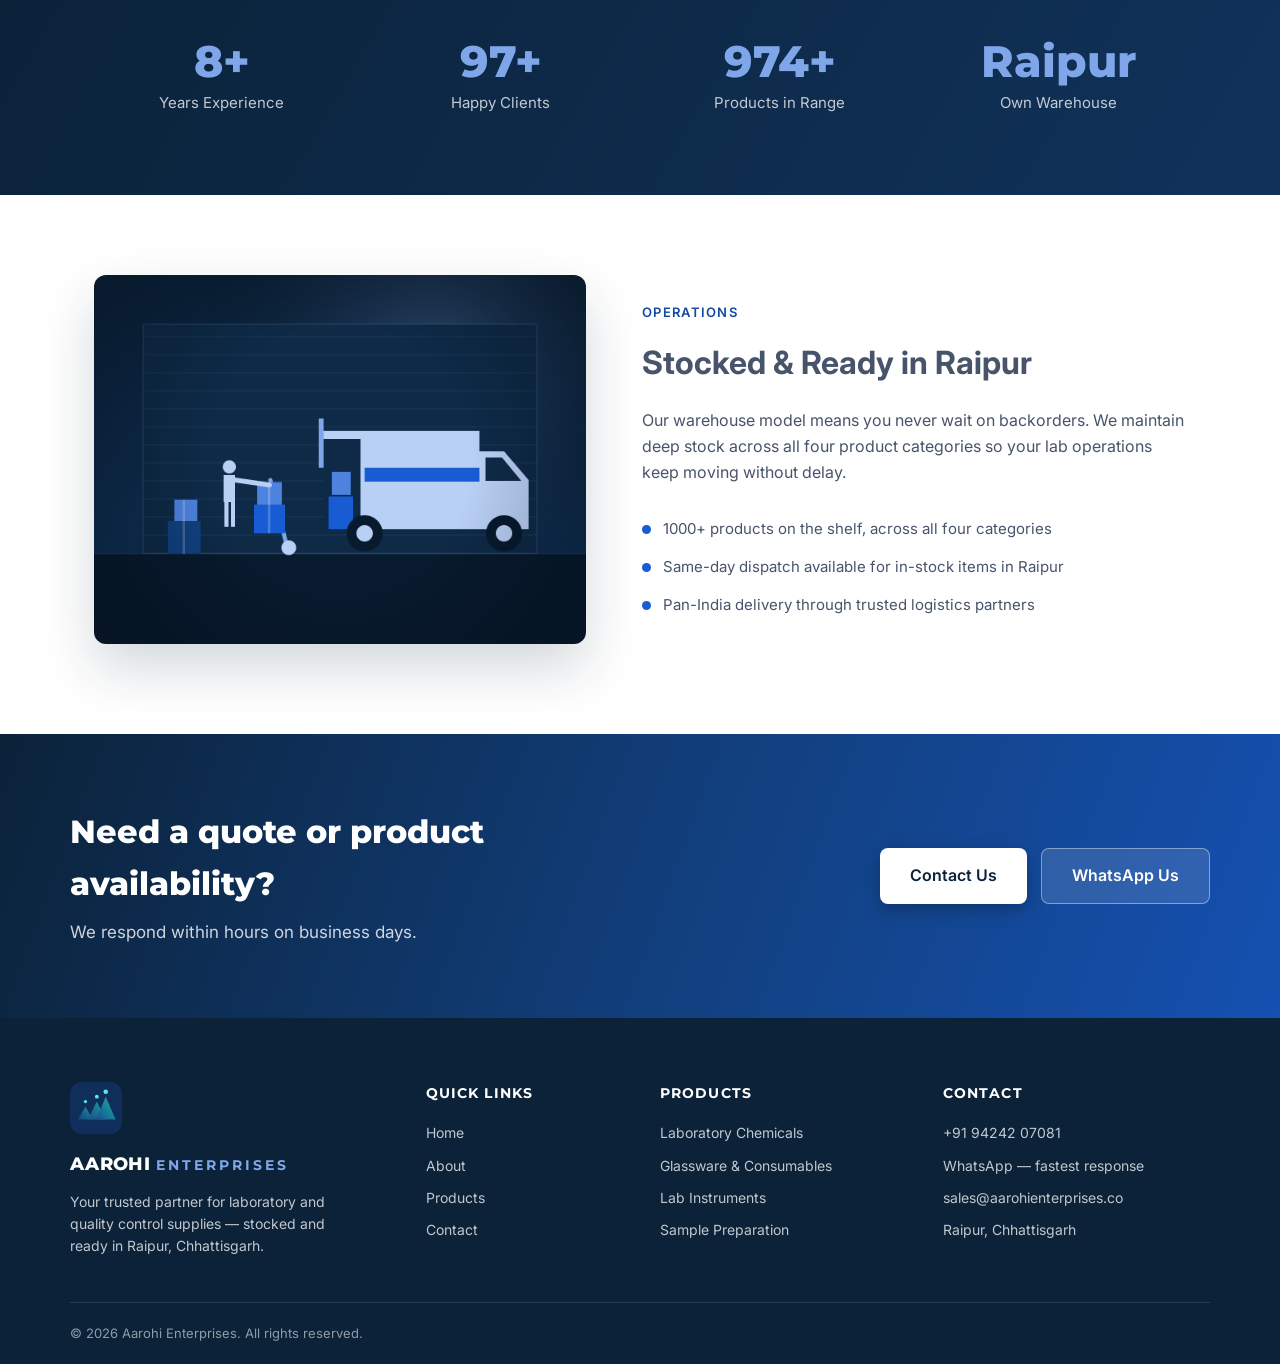
==== commit e3f45e2b: "SEO improvements: structured data, sitemap, robots.txt, 404 page - Shorten page titles to under 60 c" ====
--- a/about.html
+++ b/about.html
@@ -3,8 +3,8 @@
 <head>
   <meta charset="utf-8">
   <meta name="viewport" content="width=device-width, initial-scale=1">
-  <title>About Aarohi Enterprises — Laboratory Supplies Distributor | Raipur</title>
-  <meta name="description" content="Learn about Aarohi Enterprises — your trusted laboratory and QC supplies partner in Raipur, Chhattisgarh. Quality-first products stocked in our own warehouse.">
+  <title>About Us — Lab Supplies Partner | Aarohi Enterprises</title>
+  <meta name="description" content="Aarohi Enterprises: trusted laboratory and QC supplies partner in Raipur, Chhattisgarh. Quality-first products stocked in our own warehouse.">
   <meta name="keywords" content="about Aarohi Enterprises, laboratory supplies Raipur, QC products distributor Chhattisgarh, ISI glassware supplier, lab chemicals Raipur">
   <link rel="canonical" href="https://aarohienterprises.co/about.html">
   <!-- Open Graph -->
@@ -35,16 +35,41 @@
     "name": "Aarohi Enterprises",
     "description": "Trusted laboratory chemicals, ISI-marked glassware, instruments and QC supplies distributor in Raipur, Chhattisgarh.",
     "url": "https://aarohienterprises.co",
-    "telephone": "+91-94242-07081",
+    "telephone": "+919424207081",
     "email": "sales@aarohienterprises.co",
+    "image": "https://aarohienterprises.co/assets/aarohi-logo.png",
     "address": {
       "@type": "PostalAddress",
       "addressLocality": "Raipur",
       "addressRegion": "Chhattisgarh",
       "addressCountry": "IN"
     },
-    "areaServed": "India",
+    "areaServed": "IN",
     "priceRange": "$$"
+  }
+  </script>
+  <script type="application/ld+json">
+  {
+    "@context": "https://schema.org",
+    "@type": "BreadcrumbList",
+    "itemListElement": [
+      {"@type": "ListItem", "position": 1, "name": "Home", "item": "https://aarohienterprises.co/"},
+      {"@type": "ListItem", "position": 2, "name": "About", "item": "https://aarohienterprises.co/about"}
+    ]
+  }
+  </script>
+  <script type="application/ld+json">
+  {
+    "@context": "https://schema.org",
+    "@type": "AboutPage",
+    "name": "About Aarohi Enterprises",
+    "url": "https://aarohienterprises.co/about",
+    "mainEntity": {
+      "@type": "LocalBusiness",
+      "name": "Aarohi Enterprises",
+      "description": "Aarohi Enterprises is a trusted laboratory and QC supplies distributor in Raipur, Chhattisgarh, supplying chemicals, glassware, instruments and sample preparation equipment.",
+      "url": "https://aarohienterprises.co"
+    }
   }
   </script>
 </head>
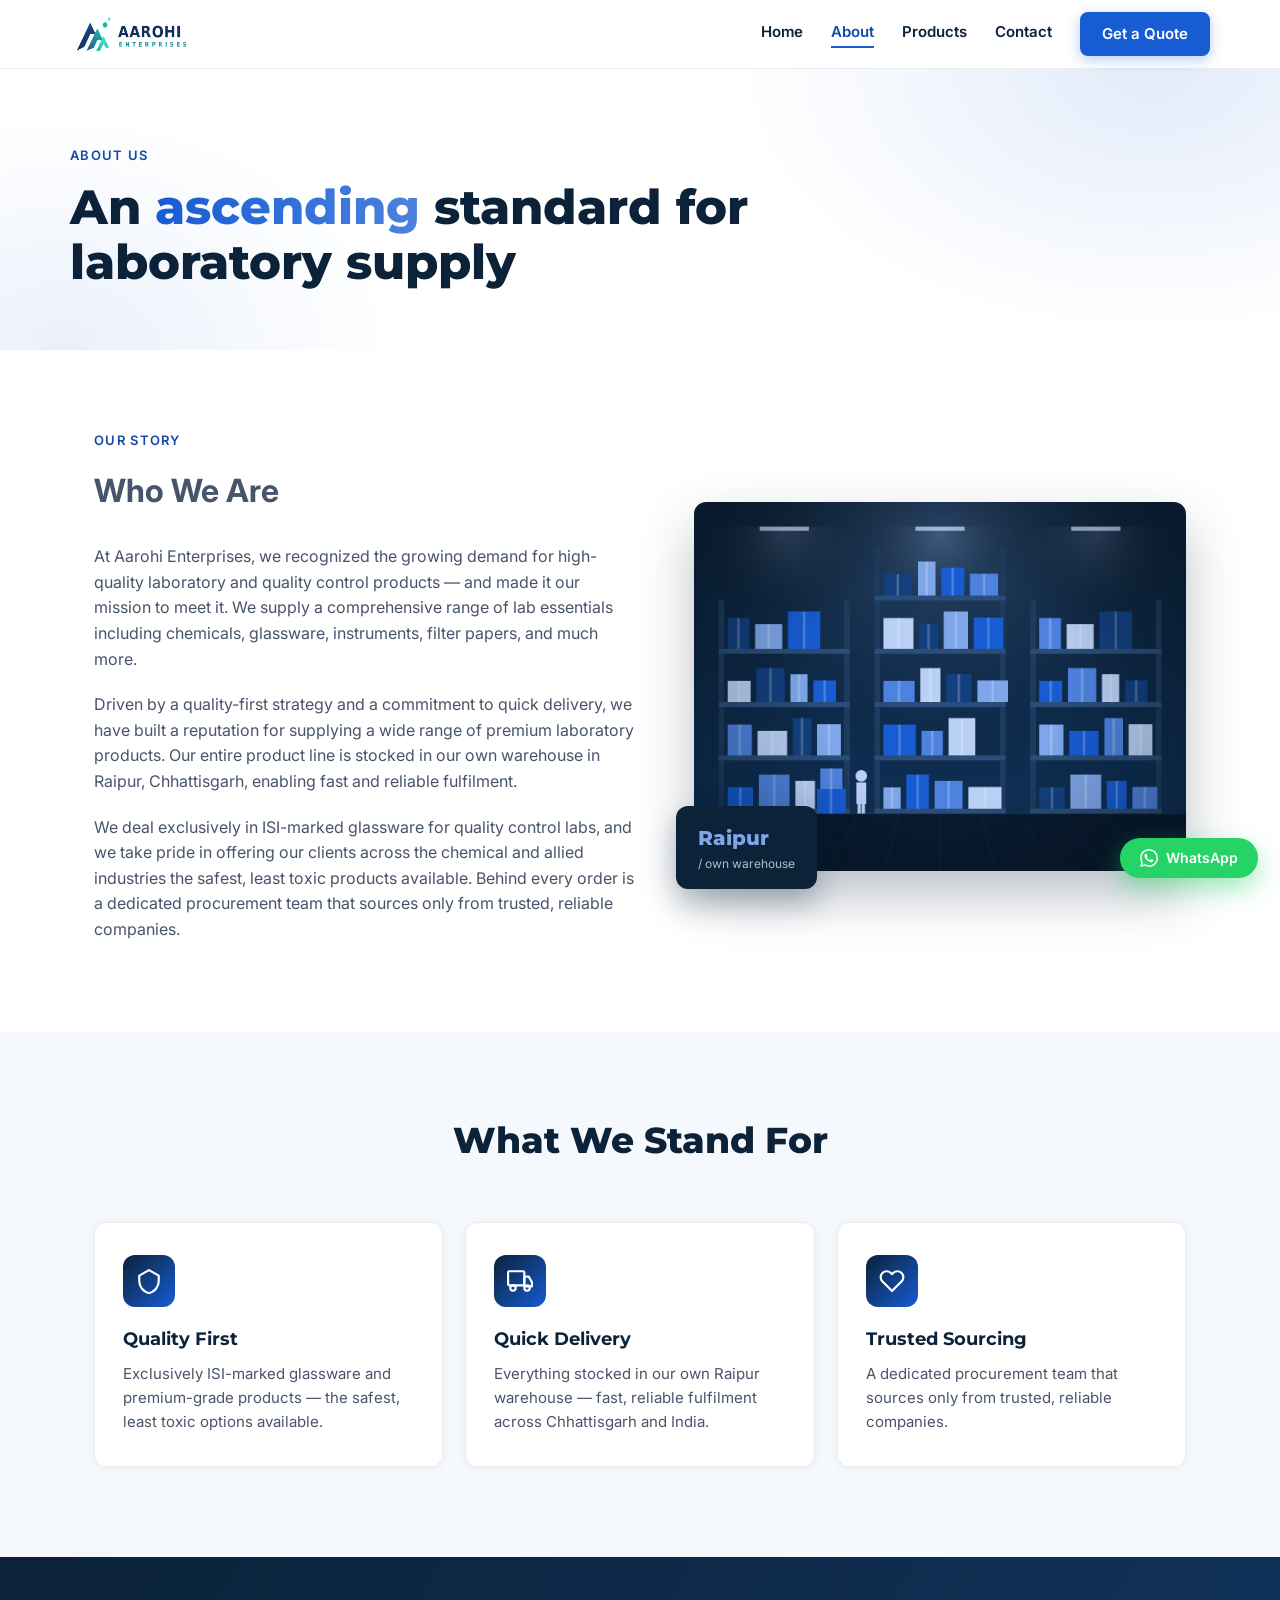
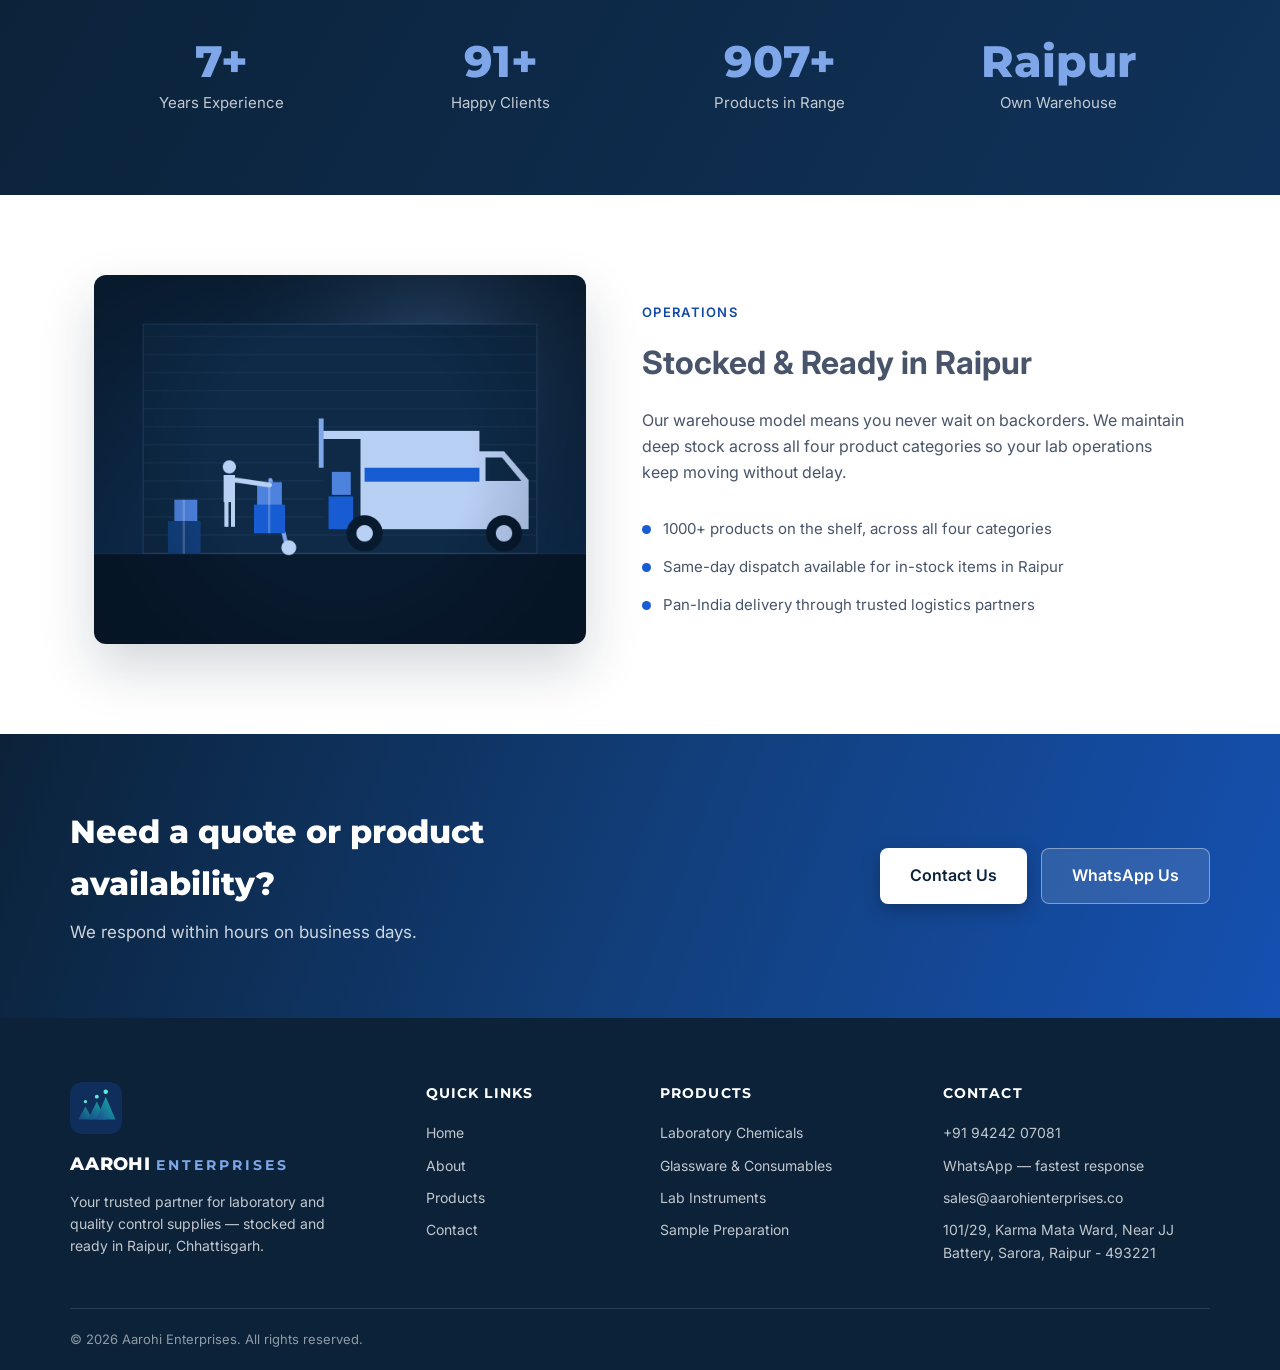
==== commit 152b04a9: "Update address and business hours across all pages Add full address (101/29, Karma Mata Ward, Near J" ====
--- a/about.html
+++ b/about.html
@@ -40,10 +40,13 @@
     "image": "https://aarohienterprises.co/assets/aarohi-logo.png",
     "address": {
       "@type": "PostalAddress",
+      "streetAddress": "101/29, Karma Mata Ward, Near JJ Battery, Sarora",
       "addressLocality": "Raipur",
       "addressRegion": "Chhattisgarh",
+      "postalCode": "493221",
       "addressCountry": "IN"
     },
+    "openingHours": "Mo-Sa 08:00-18:00",
     "areaServed": "IN",
     "priceRange": "$$"
   }
@@ -290,7 +293,7 @@
           <a href="tel:+919424207081">+91 94242 07081</a>
           <a href="https://wa.me/919424207081" target="_blank" rel="noopener">WhatsApp — fastest response</a>
           <a href="mailto:sales@aarohienterprises.co">sales@aarohienterprises.co</a>
-          <span>Raipur, Chhattisgarh</span>
+          <span>101/29, Karma Mata Ward, Near JJ Battery, Sarora, Raipur - 493221</span>
         </div>
       </div>
     </div>
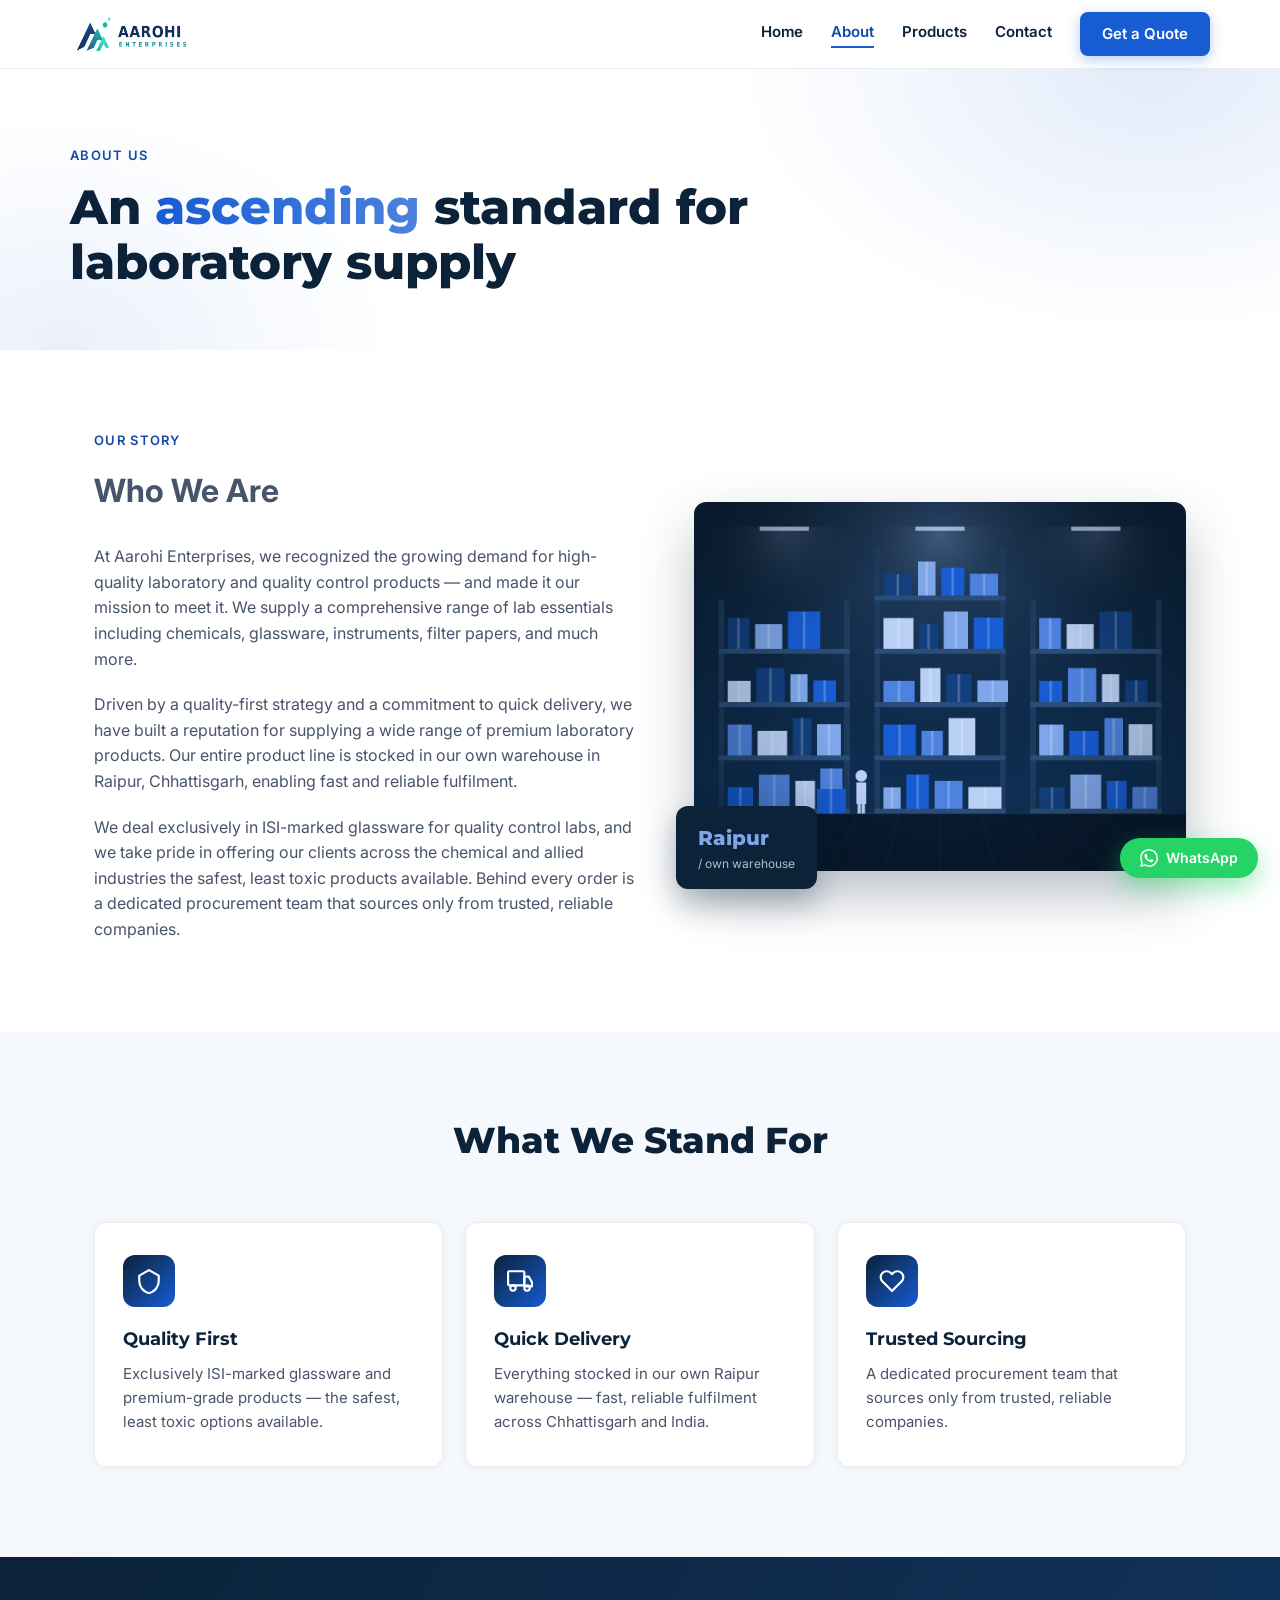
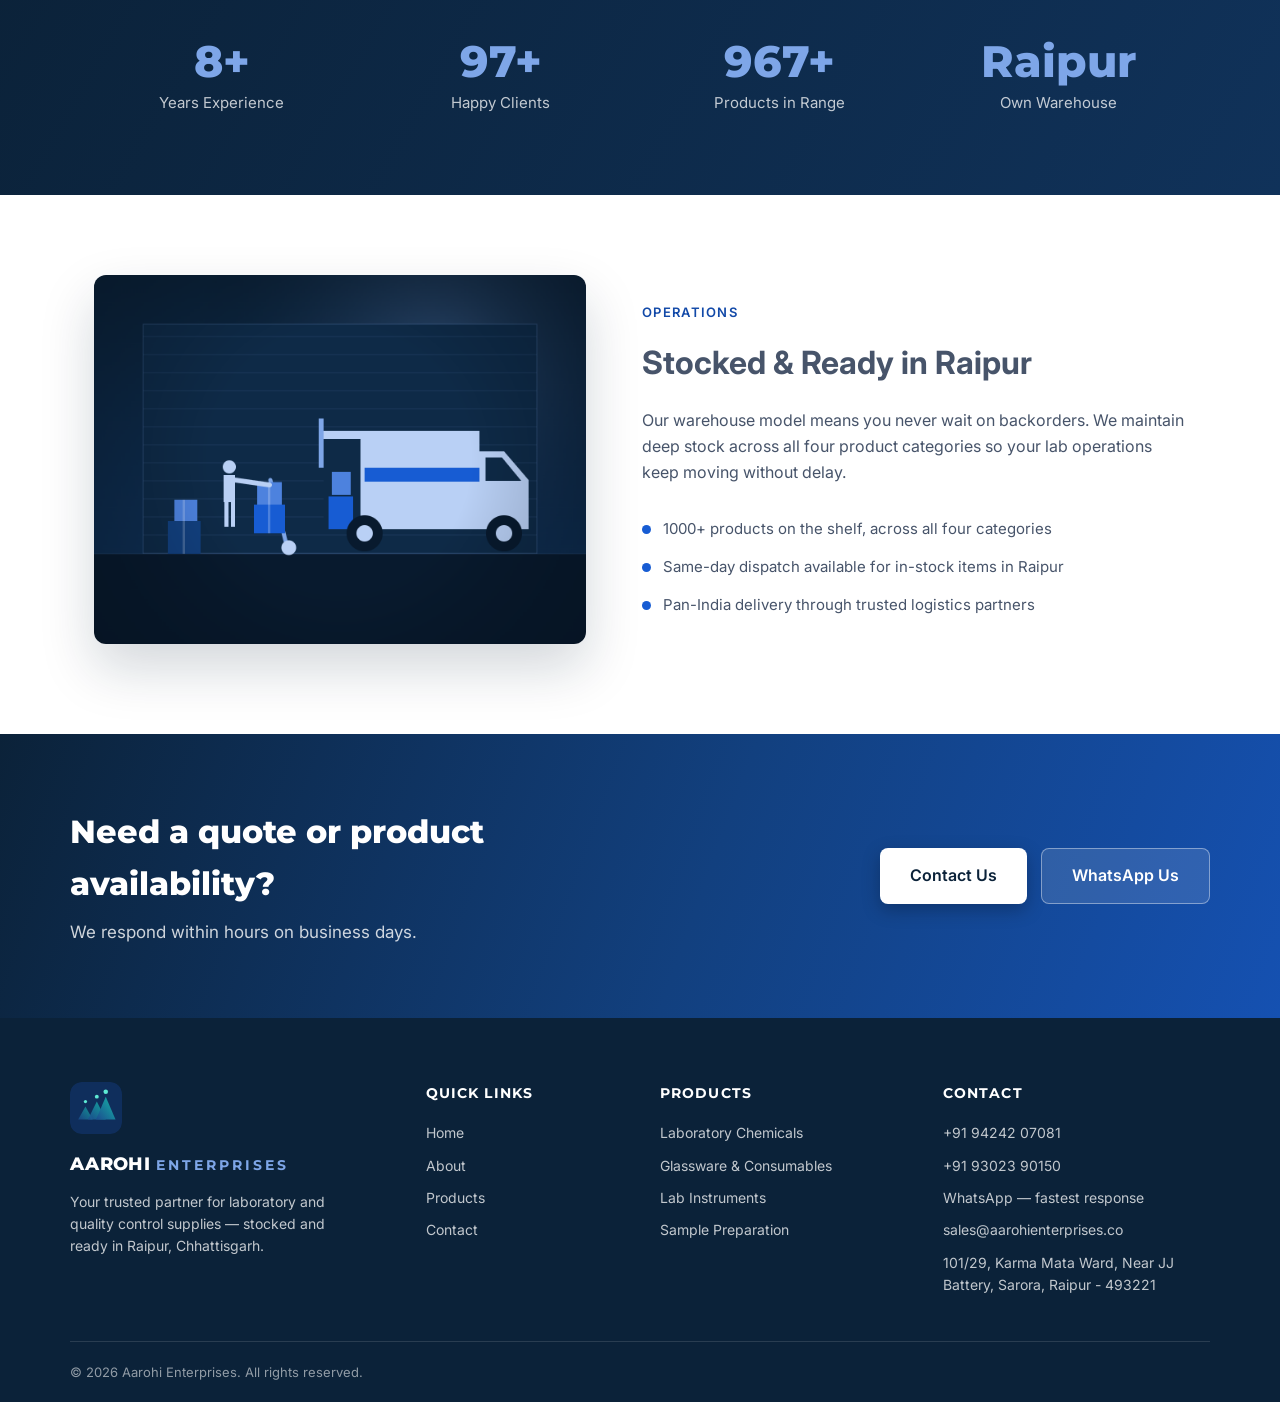
==== commit 0b0c9fa4: "Add second phone number (+91 93023 90150) across all pages Co-Authored-By: Claude Opus 4.6 <noreply@" ====
--- a/about.html
+++ b/about.html
@@ -291,6 +291,7 @@
         <div class="footer__heading">Contact</div>
         <div class="footer__links">
           <a href="tel:+919424207081">+91 94242 07081</a>
+          <a href="tel:+919302390150">+91 93023 90150</a>
           <a href="https://wa.me/919424207081" target="_blank" rel="noopener">WhatsApp — fastest response</a>
           <a href="mailto:sales@aarohienterprises.co">sales@aarohienterprises.co</a>
           <span>101/29, Karma Mata Ward, Near JJ Battery, Sarora, Raipur - 493221</span>
